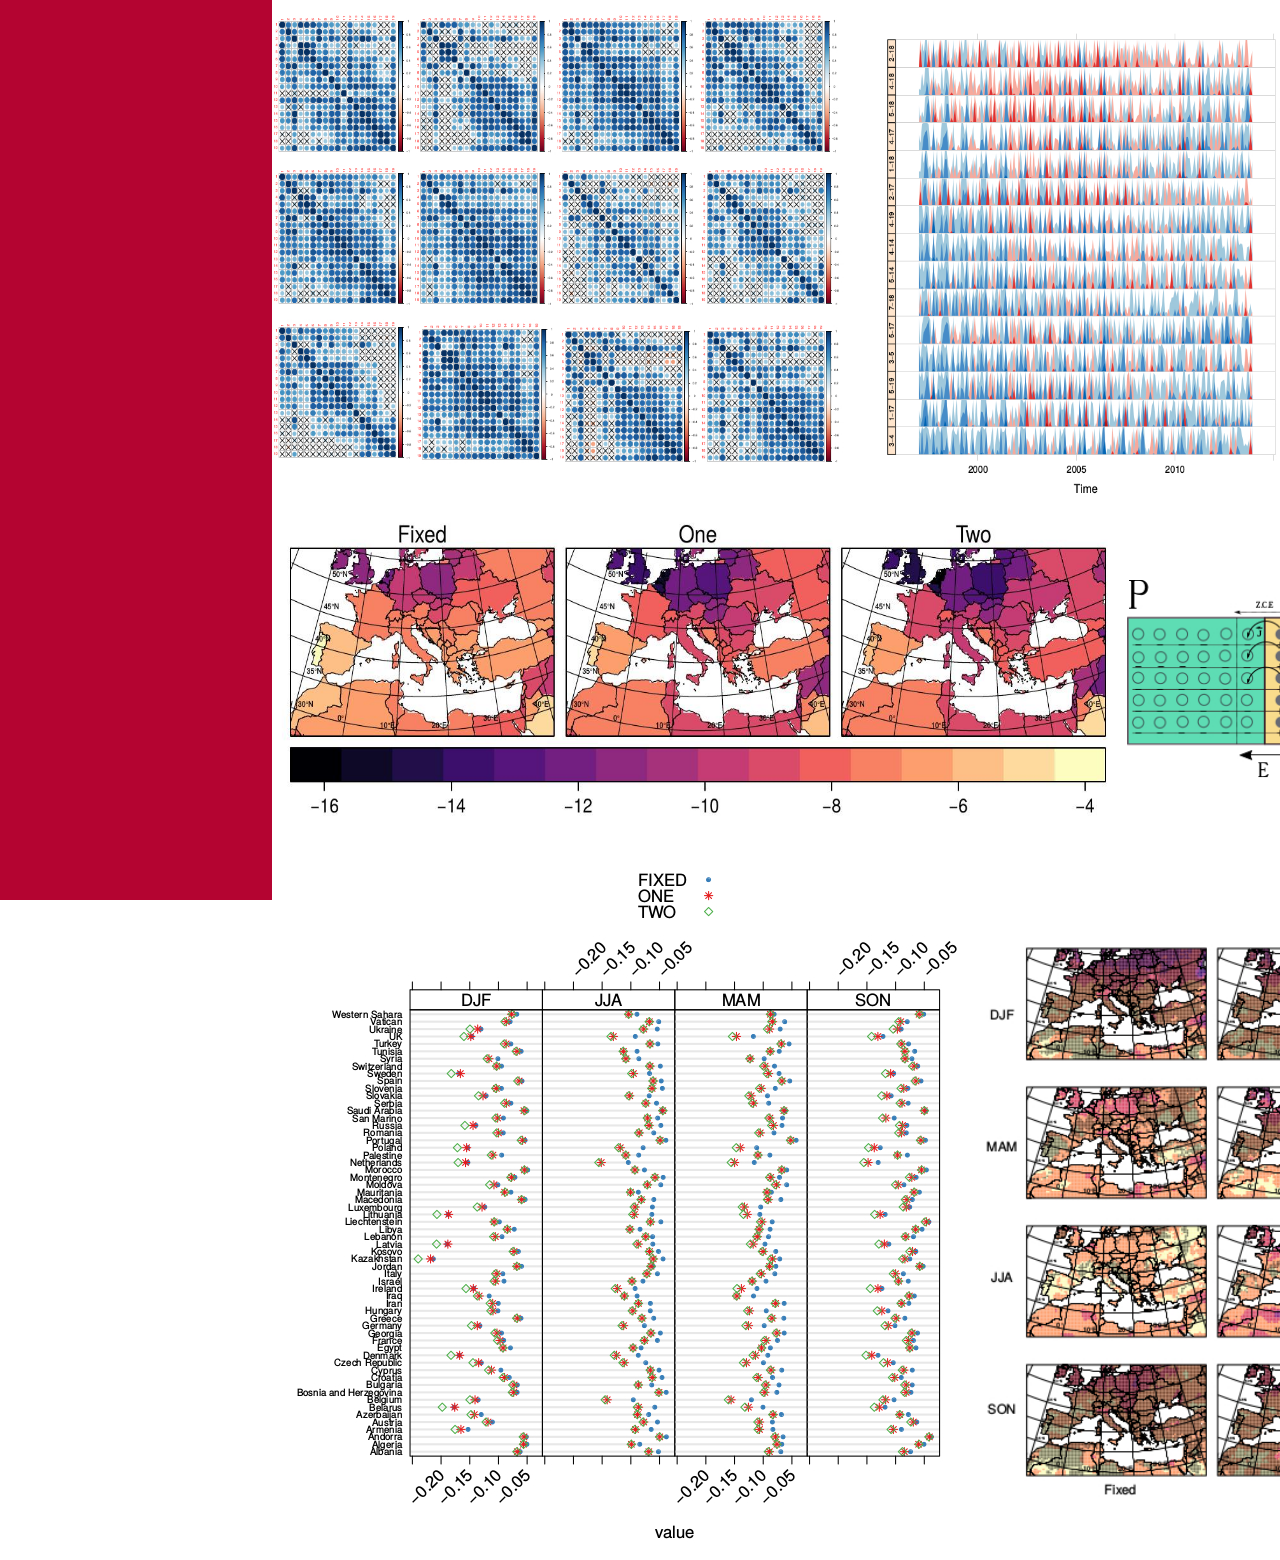
==== vizualization.html @ a15a4975 "actualiza" ====
<!DOCTYPE html>
<html lang="en">

  <head>

    <meta charset="utf-8">
    <meta name="viewport" content="width=device-width, initial-scale=1, shrink-to-fit=no">
    <meta name="description" content="">
    <meta name="author" content="">

    <title>Vizualization - Claudia Gutiérrez</title>

    <!-- Bootstrap core CSS -->
    <link href="vendor/bootstrap/css/bootstrap.min.css" rel="stylesheet">

    <!-- Custom fonts for this template -->
    <link href="https://fonts.googleapis.com/css?family=Saira+Extra+Condensed:100,200,300,400,500,600,700,800,900" rel="stylesheet">
    <link href="https://fonts.googleapis.com/css?family=Open+Sans:300,300i,400,400i,600,600i,700,700i,800,800i" rel="stylesheet">
    <link href="vendor/font-awesome/css/font-awesome.min.css" rel="stylesheet">
    <link href="vendor/devicons/css/devicons.min.css" rel="stylesheet">
    <link href="vendor/simple-line-icons/css/simple-line-icons.css" rel="stylesheet">
    <!-- <link href="vendor/academicons-1.8.6/css/academicons.min.css" rel="stylesheet"> -->

    <!-- Custom styles for this template -->
    <link href="css/resume.min.css" rel="stylesheet">

  </head>

  <body id="page-top">

    <nav class="navbar navbar-expand-lg navbar-dark bg-primary fixed-top" id="sideNav">
      <a class="navbar-brand js-scroll-trigger" href="#page-top">
        <span class="d-block d-lg-none">Start Bootstrap</span>
        <span class="d-none d-lg-block">
      <!--     <img class="img-fluid img-profile rounded-circle mx-auto mb-2" src="img/profile.jpg" alt=""> -->
      <!--   </span> -->
      <!-- </a> -->
      <!-- <button class="navbar-toggler" type="button" data-toggle="collapse" data-target="#navbarSupportedContent" aria-controls="navbarSupportedContent" aria-expanded="false" aria-label="Toggle navigation"> -->
      <!--   <span class="navbar-toggler-icon"></span> -->
      <!-- </button> -->
      <!-- <div class="collapse navbar-collapse" id="navbarSupportedContent"> -->
      <!--   <ul class="navbar-nav"> -->
      <!--     <\!-- <li class="nav-item"> -\-> -->
      <!--     <\!--   <a class="nav-link js-scroll-trigger" href="#about">About</a> -\-> -->
      <!--     <\!-- </li> -\-> -->
      <!--     <\!-- <li class="nav-item"> -\-> -->
      <!--     <\!--   <a class="nav-link js-scroll-trigger" href="#research">Research</a> -\-> -->
      <!--     <\!-- </li> -\-> -->
      <!--     <\!-- <li class="nav-item"> -\-> -->
      <!--     <\!--   <a class="nav-link js-scroll-trigger" href="#education">Education</a> -\-> -->
      <!--     <\!-- </li> -\-> -->
      <!--     <\!-- <li class="nav-item"> -\-> -->
      <!--     <\!--   <a class="nav-link js-scroll-trigger" href="#skills">Skills</a> -\-> -->
      <!--     <\!-- </li> -\-> -->
      <!--     <\!-- <li class="nav-item"> -\-> -->
      <!--     <\!--   <a class="nav-link js-scroll-trigger" href="#interests">Interests</a> -\-> -->
      <!--     <\!-- </li> -\-> -->
      <!--     <\!-- <li class="nav-item"> -\-> -->
      <!--     <\!--   <a class="nav-link js-scroll-trigger" href="#awards">Awards</a> -\-> -->
      <!--     <\!-- </li> -\-> -->
      <!--     <\!-- <li class="nav-item"> -\-> -->
      <!--     <\!--   <a class="nav-link js-scroll-trigger" href="vizualization.html">Vizualization</a> -\-> -->
      <!--     <\!-- </li> -\-> -->
      <!--   </ul> -->
      <!-- </div> -->
    </nav>

          <img src="img/correlaciones_30.jpg" alt="matrices de correlación" width="600" height="500">
          <img src="img/horizonplot_series.jpg" alt="matrices de correlación" width="450" height="500">
          <img src="img/xyplot_nubes.png" alt="matrices de correlación" width="450" height="500"><br/>
          <img src="img/byCountry.jpeg" alt="matrices de correlación" width="850" height="350"> 
          <img src="img/unionpn.jpg" alt="matrices de correlación" width="700" height="200"><br/>
            <img src="img/dotplot.jpg" alt="matrices de correlación" width="700" height="700"> 
         <img src="img/mapa.jpg" alt="matrices de correlación" width="700" height="700"> 

<!--     <div class="container-fluid p-0"> -->

<!--       <section class="resume-section p-3 p-lg-5 d-flex d-column" id="about"> -->
<!--         <div class="my-auto"> -->
<!--           <h1 class="mb-0">Claudia -->
<!--             <span class="text-primary">Gutiérrez</span> -->
<!--           </h1> -->
<!--           <div class="subheading mb-5">  -->
<!--             <a href="mailto:claudia.gutierrez@uclm.es">claudia.gutierrez@uclm.es</a> -->
<!--           </div> -->
<!-- 	  <p class="mb-5"> PostDoctoral researcher at UCLM. Physicist working on the links between climate and renewable energies. Most of the time I work in photovoltaic energy and its variability.</p> -->
<!-- 	        	  <div itemscope itemtype="https://schema.org/Person" class="mb-5"> <a itemprop="sameAs" content="https://orcid.org/0000-0002-6747-6850" href="https://orcid.org/0000-0002-6747-6850" target="orcid.widget" rel="noopener noreferrer" style="vertical-align:top;"><img src="https://orcid.org/sites/default/files/images/orcid_16x16.png" style="width:1em;margin-right:.5em;" alt="ORCID iD icon">orcid.org/0000-0002-6747-6850 </a> -->
<!-- 	  </div> -->
<!-- 	    <\!--I am experienced in leveraging agile frameworks to provide a robust synopsis for high level overviews. Iterative approaches to corporate strategy foster collaborative thinking to further the overall value proposition.-\->  -->
<!--           <ul class="list-inline list-social-icons mb-0"> -->
<!--             <\!-- <li class="list-inline-item"> -\-> -->
<!--             <\!--   <a href="https://orcid.org/0000-0002-6747-6850"> -\-> -->
<!--             <\!--     <span class="fa-stack fa-lg"> -\-> -->
<!--             <\!--       <i class="fa fa-circle fa-stack-2x"></i> -\-> -->
<!--             <\!--       <i class="fa fa-orcid fa-stack-1x fa-inverse"></i> -\-> -->
<!--             <\!--     </span> -\-> -->
<!--             <\!--   </a> -\-> -->
<!--             <\!-- </li> -\-> -->
<!--             <li class="list-inline-item"> -->
<!--               <a href="https://twitter.com/ClaudiaGuEs"> -->
<!--                 <span class="fa-stack fa-lg"> -->
<!--                   <i class="fa fa-circle fa-stack-2x"></i> -->
<!--                   <i class="fa fa-twitter fa-stack-1x fa-inverse"></i> -->
<!--                 </span> -->
<!--               </a> -->
<!--             </li> -->
<!--             <li class="list-inline-item"> -->
<!--               <a href="https://www.linkedin.com/in/claudiagutierrezescribano/"> -->
<!--                 <span class="fa-stack fa-lg"> -->
<!--                   <i class="fa fa-circle fa-stack-2x"></i> -->
<!--                   <i class="fa fa-linkedin fa-stack-1x fa-inverse"></i> -->
<!--                 </span> -->
<!--               </a> -->
<!--             </li> -->
<!--             <li class="list-inline-item"> -->
<!--               <a href="#"> -->
<!--                 <span class="fa-stack fa-lg"> -->
<!--                   <i class="fa fa-circle fa-stack-2x"></i> -->
<!--                   <i class="fa fa-github fa-stack-1x fa-inverse"></i> -->
<!--                 </span> -->
<!--               </a> -->
<!--             </li> -->
<!--             <\!-- <li class="list-inline-item"> -\-> -->
<!--             <\!--   <a href="#"> -\-> -->
<!--             <\!--     <span class="ai-stack ai-lg"> -\-> -->
<!--             <\!--       <i class="ai ai-square ai-stack-2x"></i> -\-> -->
<!-- 	    <\!-- 	  <i class="ai ai-google-scholar-square ai-3x"></i> -\-> -->
<!--             <\!--     </span> -\-> -->
<!--             <\!--   </a> -\-> -->
<!--             <\!-- </li> -\-> -->
<!--           </ul> -->
<!--         </div> -->
<!--       </section> -->
<!--       <\!-- <section class="resume-section p-3 p-lg-5 d-flex flex-column" id="experience"> -\-> -->
<!--       <\!--   <div class="my-auto"> -\-> -->
<!--       <\!--     <h2 class="mb-5">Experience</h2> -\-> -->
<!--       <\!--     <div> -\-> -->
	    
<!--     <section class="resume-section p-3 p-lg-5 d-flex flex-column" id="research"> -->
<!--         <div class="my-auto"> -->
<!--           <h2 class="mb-5">Publications</h2> -->
<!--    	  <ul><\!-- style="list-style-type:circle">-\-> -->
<!--  	  <li><p>Victoria Gil, Miguel Ángel Gaertner, <strong>Claudia Gutiérrez</strong>, Teresa Losada: -->
<!-- 	      Impact of climate change on solar irradiation and variability over the Iberian Peninsula using regional climate models. <i>International Journal of Climatology</i>. -->
<!-- 	 <a href="https://doi.org/10.1002/joc.5916" target="_blank">doi: 10.1002/joc.5916 </a></p></li> -->
<!-- 	  <li><p><strong>Claudia Gutiérrez</strong>, Samuel Somot, Pierre Nabat, Marc Mallet, Miguel Ángel Gaertner, Oscar Perpiñán: -->
<!-- 	Impact of aerosols on the spatiotemporal variability of photovoltaic energy production in the Euro-Mediterranean area. <i>Solar Energy</i>, 174,1142-1152. -->
<!-- 	 <a href="https://doi.org/10.1016/j.solener.2018.09.085" target="_blank">doi: 10.1016/j.solener.2018.09.085</a></p></li> -->
<!-- 	 <li><p><strong>Claudia Gutiérrez</strong>, Miguel Ángel Gaertner, Oscar Perpiñán, Clemente Gallardo, Enrique Sánchez: -->
<!-- 	A multi-step scheme for spatial analysis of solar and photovoltaic production variability and complementarity. <i>Solar Energy</i>, 158,100-116. -->
<!-- 	<a href="https://doi.org/10.1016/j.solener.2017.09.037" target="_blank">doi: 10.1016/j.solener.2017.09.037</a></p></li> -->
<!--         <li><p>Tejeda C., Gallardo C., Domínguez M., Gaertner M.A., <strong>Gutiérrez C.</strong>, Castro M.: -->
<!-- 	Using wind velocity estimated from a reanalysis to minimize the variability of aggregated wind farm production over Europe. <i>Wind Energy</i>. -->
<!-- 	    <a href="https://doi.org/10.1002/we.2153" target="_blank">doi: 10.1002/we.2153</a></p></li> -->
<!-- 	</ul> -->
<!-- 	</div> -->
 
<!--           <div class="resume-item p-3 p-lg-5 d-flex flex-column">  -->
<!--             <div class="resume-content mr-auto"> -->
<!--               <h3 class="mb-5">Conferences</h3> -->
<!--       	      <p>Impact of aerosols on PV power projections over Europe -->
<!-- 			    <strong>C. Gutiérrez</strong>, S. Somot, P. Nabat, M. Mallet, M.A. Gaertner, O. Perpiñán. -->
<!-- 			    <span class="text-primary">2019 EGU General Assembly. Vienna, Austria</p> -->
<!-- 	      <p>Impacts of aerosols on photovoltaic energy production in the Mediterranean area for climate time scales. -->
<!-- 			    <strong>C. Gutiérrez</strong>, S. Somot, P. Nabat, M. Mallet, M.A. Gaertner, O. Perpiñán. -->
<!-- 			    <span class="text-primary">2018 EGU General Assembly. Vienna, Austria</p> -->
<!--  	      <p>Impacts of aerosols on photovoltaic energy production in the Mediterranean area for climate time scales. -->
<!-- 			    <strong>C. Gutiérrez</strong>, S. Somot, P. Nabat, M. Mallet, M.O. Molina, M.A. Gaertner, O. Perpiñán. -->
<!-- 			    <span class="text-primary">2017 Mistrals Science conference. Montpellier, France</p> -->
<!-- 	      <p>Solar variability and complementarity over the Iberian Peninsula: climatological perspective for electricity generation. -->
<!-- 			<strong>C. Gutiérrez</strong>, M.A. Gaertner, C. Gallardo, O. Perpiñán -->
<!-- 			<span class="text-primary">4th International conference Energy and Meteorology. Bari, Italy</p> -->
<!-- 	      <p>Solar radiation variability and implications in electricity generation: satellite data analysis for the Iberian Peninsula. -->
<!-- 		    <strong>C. Gutiérrez</strong>, M.Á. Gaertner, C. Gallardo, O. Perpiñán Lamigueiro, V. Gil. -->
<!-- 		    <span class="text-primary">Congress Energy and Environmental Knowledge Week.Paris, France</p> -->
<!-- 	      <p>Solar irradiation variability over Iberian Peninsula for electricity generation: RCM analysis regarding aerosols implications. -->
<!-- 		<strong>C. Gutiérrez</strong>, M.Á. Gaertner, C. Gallardo, V. Gil -->
<!-- 		<span class="text-primary">European Meteorological Society Annual Meeting. Trieste, Italy</p> -->
<!--               <p> Multimodel analysis of solar radiation over Iberian Peninsula for renewable energy purposes. -->
<!--    		<strong> C. Gutiérrez </strong>, M.A. Gaertner, C. Gallardo, V. Gil. -->
<!-- 		<span class="text-primary">International Conf. on Regional Climate (ICRC)-CORDEX 2016,Stockholm, Sweden</span> </p> -->
<!--               <p>Análisis de variabilidad de la radiación solar mediante técnicas de clustering con modelos climáticos regionales sobre la Península Ibérica.<strong>C. Gutiérrez </strong>, M.A. Gaertner, C. Gallardo, V. Gil. -->
<!--               <span class="text-primary">Jornadas Científicas de la AME Teruel 2016</span> </p> -->
<!-- 	      <p>Solar and wind variability and complementarity in theIberian Peninsula using clustering techniques. -->
<!--             <strong> C.Gutiérrez</strong>, M.Á. Gaertner, C. Gallardo, V.Gil. -->
<!--             <span class="text-primary">EMS annual meeting september 2015, Sofia, Bulgaria</span> </p> -->

<!-- 	    </div>  -->
<!--           </div> -->

 
<!--           <div class="resume-item d-flex flex-column flex-md-row mb-5"> -->
<!--             <div class="resume-content mr-auto"> -->
<!--               <h2 class="mb-3">Research stay</h2> -->
<!--                <div class="resume-item d-flex flex-column flex-md-row mb-5"> -->
<!-- 		 <div class="resume-content mr-auto"> -->
<!-- 		   <h3 class="mb-3">METEO-FRANCE/CNRM, 19 March 2017-26 June 2017.</h3> -->
<!-- 		   Analysis of the role of aerosols in the photovoltaic energy variability over the Mediterranean area: climate impacts, climate change impacts in photovoltaic energy production and the role of aerosols, long-term trends and daily variability of photovoltaic energy production. -->
<!-- 		 </div> -->
<!-- 		 </div> -->
<!-- 		 <h3 class="mb-3">METEO-FRANCE/CNRM, 22 March 2018-29 April 2018.</h3> -->
<!-- 		 Furture projections of shortwave solar radiation and temperature and its impact in photovoltaic technology. -->
<!-- 	    </div> -->
<!--           <\!-- <div class="resume-item d-flex flex-column flex-md-row mb-5"> -->
<!--             <div class="resume-content mr-auto"> -->
<!--               <h3 class="mb-0">Web Developer</h3> -->
<!--               <div class="subheading mb-3">Intelitec Solutions</div> -->
<!--               <p>Capitalize on low hanging fruit to identify a ballpark value added activity to beta test. Override the digital divide with additional clickthroughs from DevOps. Nanotechnology immersion along the information highway will close the loop on focusing solely on the bottom line.</p> -->
<!--             </div> -->
<!--             <div class="resume-date text-md-right"> -->
<!--               <span class="text-primary">December 2011 - March 2013</span> -->
<!--             </div> -->
<!--           </div> -->

<!--           <div class="resume-item d-flex flex-column flex-md-row mb-5"> -->
<!--             <div class="resume-content mr-auto"> -->
<!--               <h3 class="mb-0">Junior Web Designer</h3> -->
<!--               <div class="subheading mb-3">Shout! Media Productions</div> -->
<!--               <p>Podcasting operational change management inside of workflows to establish a framework. Taking seamless key performance indicators offline to maximise the long tail. Keeping your eye on the ball while performing a deep dive on the start-up mentality to derive convergence on cross-platform integration.</p> -->
<!--             </div> -->
<!--             <div class="resume-date text-md-right"> -->
<!--               <span class="text-primary">July 2010 - December 2011</span> -->
<!--             </div> -->
<!--           </div> -->

<!--           <div class="resume-item d-flex flex-column flex-md-row"> -->
<!--             <div class="resume-content mr-auto"> -->
<!--               <h3 class="mb-0">Web Design Intern</h3> -->
<!--               <div class="subheading mb-3">Shout! Media Productions</div> -->
<!--               <p>Collaboratively administrate empowered markets via plug-and-play networks. Dynamically procrastinate B2C users after installed base benefits. Dramatically visualize customer directed convergence without revolutionary ROI.</p> -->
<!--             </div> -->
<!--             <div class="resume-date text-md-right"> -->
<!--               <span class="text-primary">September 2008 - June 2010</span> -->
<!--             </div> -->
<!--           </div>-\-> -->

<!--           <div class="resume-item d-flex flex-column flex-md-row mb-5"> -->
<!--             <div class="resume-content mr-auto"> -->
<!--               <h2 class="mb-3">Projects</h2> -->
<!--                <div class="resume-item d-flex flex-column flex-md-row mb-5"> -->
<!-- 		 <div class="resume-content mr-auto"> -->
<!-- 		   <h3 class="mb-3">SOCLIMPACT</h3> -->
<!-- 		   H2020 European Commission funded project with the aim of analysing climate change impacts and risks in Mediterranean and West-Atantic Islands  -->
<!-- 		 </div> -->
<!-- 		 </div> -->
<!-- 		 </div> -->
         

<!--       </section> -->

<!--       <section class="resume-section p-3 p-lg-5 d-flex flex-column" id="education"> -->
<!--         <div class="my-auto"> -->
<!--           <h2 class="mb-5">Education</h2> -->

<!--           <div class="resume-item d-flex flex-column flex-md-row mb-5"> -->
<!--             <div class="resume-content mr-auto"> -->
<!--               <h3 class="mb-0">Universidad de Castilla-la Mancha</h3> -->
<!--               <div class="subheading mb-3">PhD Environmental science</div> -->
<!--               <\!--<div>Computer Science - Web Development Track</div> -->
<!--               <p>GPA: 3.23</p>-\-> -->
<!--             <\!-- </div> -\-> -->
<!--             <\!-- <div class="resume-date text-md-right"> -\-> -->
<!--             <\!--   <span class="text-primary">Expected: 2018</span> -\-> -->
<!--             <\!-- </div> -\->  -->
<!-- <\!--          </div>-\-> -->

<!--           <div class="resume-item d-flex flex-column flex-md-row mb-5"> -->
<!--             <div class="resume-content mr-auto"> -->
<!--               <h3 class="mb-0">Escuela de Organización Industrial</h3> -->
<!--               <div class="subheading mb-3">Master in renewable energies and the energy market</div> -->
<!--               <\!--<div>Computer Science - Web Development Track</div> -->
<!--               <p>GPA: 3.23</p>-\-> -->
<!-- <\!--            </div>-\-> -->
<!--             <\!-- <div class="resume-date text-md-right"> -\-> -->
<!--             <\!--   <span class="text-primary">2014</span> -\-> -->
<!--             <\!-- </div> -\-> -->
<!-- <\!--          </div>-\-> -->

<!--           <div class="resume-item d-flex flex-column flex-md-row"> -->
<!--             <div class="resume-content mr-auto"> -->
<!--               <h3 class="mb-0">Universidad Complutense de Madrid</h3> -->
<!--               <div class="subheading mb-3"> Bachelor in Physics</div> -->
<!--               <p>Meteorology and Geophysics</p> -->
<!-- <\!--             </div>-\-> -->
<!--             <\!-- <div class="resume-date text-md-right"> -\-> -->
<!--             <\!--   <span class="text-primary">2013</span> -\-> -->
<!--             <\!-- </div> -\-> -->
<!-- <\!--          </div>-\-> -->

<!-- <\!--        </div>-\-> -->
<!--       </section> -->

<!--       <section class="resume-section p-3 p-lg-5 d-flex flex-column" id="skills"> -->
<!--         <div class="my-auto"> -->
<!--           <h2 class="mb-5">Skills</h2> -->

<!--           <div class="subheading mb-3">Programming Languages and software</div> -->
<!--           <ul class="fa-ul mb-0"> -->
<!--             <li> -->
<!--               <i class="fa-li fa fa-check"></i> -->
<!--               R statistical computing language -->
<!-- 	    <i style="font-size:24px" class="fa">&#xf240;</i></li> -->
<!--             <li> -->
<!--               <i class="fa-li fa fa-check"></i> -->
<!--               ncdf4 files -->
<!-- 	    <i style="font-size:24px" class="fa">&#xf240;</i></li> -->
<!--             <li> -->
<!--               <i class="fa-li fa fa-check"></i> -->
<!--               Climate Data Operators, CDO -->
<!-- 	    <i style="font-size:24px" class="fa">&#xf240;</i></li> -->
<!-- 	    <li> -->
<!--               <i class="fa-li fa fa-check"></i> -->
<!--               Bash -->
<!-- 	    <i style="font-size:24px" class="fa">&#xf241;</i></li>       -->
<!-- 	    <li> -->
<!--               <i class="fa-li fa fa-check"></i> -->
<!--               Python -->
<!-- 	    <i style="font-size:24px" class="fa">&#xf242;</i></li> -->
<!--           </ul> -->
	  
 
<!--           <div class="subheading mb-2">Tools</div> -->
<!--           <ul class="list-inline list-icons"> -->
<!-- 	    <li class="list-inline-item"> -->
<!--               <i class="devicons devicons-linux"></i> -->
<!--             </li> -->
<!-- 	    <li class="list-inline-item"> -->
<!--               <i class="devicons devicons-git"></i> -->
<!--             </li> -->
<!-- 	    <li class="list-inline-item"> -->
<!--               <i class="devicons devicons-github"></i> -->
<!--             </li> -->
<!--             <\!-- <li class="list-inline-item"> -\-> -->
<!--             <\!--   <i class="devicons devicons-html5"></i> -\-> -->
<!--             <\!-- </li> -\-> -->
<!--             <\!-- <li class="list-inline-item"> -\-> -->
<!--             <\!--   <i class="devicons devicons-css3"></i> -\-> -->
<!--             <\!-- </li> -\-> -->
<!--             <\!-- <li class="list-inline-item"> -\-> -->
<!--             <\!--   <i class="devicons devicons-javascript"></i> -\-> -->
<!--             <\!-- </li> -\-> -->
<!--             <\!-- <li class="list-inline-item"> -\-> -->
<!--             <\!--   <i class="devicons devicons-jquery"></i> -\-> -->
<!--             <\!-- </li> -\-> -->
<!--             <\!-- <li class="list-inline-item"> -\-> -->
<!--             <\!--   <i class="devicons devicons-sass"></i> -\-> -->
<!--             <\!-- </li> -\-> -->
<!--             <\!-- <li class="list-inline-item"> -\-> -->
<!--             <\!--   <i class="devicons devicons-less"></i> -\-> -->
<!--             <\!-- </li> -\-> -->
<!--             <\!-- <li class="list-inline-item"> -\-> -->
<!--             <\!--   <i class="devicons devicons-bootstrap"></i> -\-> -->
<!--             <\!-- </li> -\-> -->
<!--             <\!-- <li class="list-inline-item"> -\-> -->
<!--             <\!--   <i class="devicons devicons-wordpress"></i> -\-> -->
<!--             <\!-- </li> -\-> -->
<!--             <\!-- <li class="list-inline-item"> -\-> -->
<!--             <\!--   <i class="devicons devicons-grunt"></i> -\-> -->
<!--             <\!-- </li> -\-> -->
<!--             <\!-- <li class="list-inline-item"> -\-> -->
<!--             <\!--   <i class="devicons devicons-gulp"></i> -\-> -->
<!--             <\!-- </li> -\-> -->
<!--             <\!-- <li class="list-inline-item"> -\-> -->
<!--             <\!--   <i class="devicons devicons-npm"></i> -\-> -->
<!--             <\!-- </li> -\-> -->
<!--           </ul> -->

<!--           <div class="subheading mb-3">Languages</div> -->
<!--           <ul class="fa-ul mb-0"> -->
<!--             <li> -->
<!--               <i class="fa-li fa fa-check"></i> -->
<!--               Spanish (mother tongue)</li> -->
<!--             <li> -->
<!--               <i class="fa-li fa fa-check"></i> -->
<!--               English </li> -->
<!--             </ul> -->
<!-- 	  <div> -->
	  
<!--       </section> -->

<!--       <\!-- <section class="resume-section p-3 p-lg-5 d-flex flex-column" id="interests"> -\-> -->
<!--       <\!--   <div class="my-auto"> -\-> -->
<!--       <\!--     <h2 class="mb-5">Interests</h2> -\-> -->
<!--       <\!--     <p>Apart from being a web developer, I enjoy most of my time being outdoors. In the winter, I am an avid skiier and novice ice climber. During the warmer months here in Colorado, I enjoy mountain biking, free climbing, and kayaking.</p> -\-> -->
<!--       <\!--     <p class="mb-0">When forced indoors, I follow a number of sci-fi and fantasy genre movies and television shows, I am an aspiring chef, and I spend a large amount of my free time exploring the latest technolgy advancements in the front-end web development world.</p> -\-> -->
<!--       <\!--   </div> -\-> -->
<!--       <\!-- </section> -\-> -->

<!--       <section class="resume-section p-3 p-lg-5 d-flex flex-column" id="awards"> -->
<!--         <div class="my-auto"> -->
<!--           <h2 class="mb-5">Awards</h2> -->
<!--           <ul class="fa-ul mb-0"> -->
<!--             <li> -->
<!--               <i class="fa-li fa fa-trophy text-warning"></i> -->
<!--               Support grant from MISTRALS project for predoctoral research stay in Météo-France/CNRM, 2018</li> -->
<!--             <li> -->

<!--             <li> -->
<!--               <i class="fa-li fa fa-trophy text-warning"></i> -->
<!--               ECTS support grant for the European Geoscience Asembly, EGU 2018.</li> -->
<!--             <li> -->
<!--               <i class="fa-li fa fa-trophy text-warning"></i> -->
<!--               Support grant for the Scientific conference of spanish meteorological asociation, 2016.</li> -->
<!--             <li> -->
<!--               <i class="fa-li fa fa-trophy text-warning"></i> -->
<!--               Predoctoral research grant from Castilla-la Mancha government, JCCM. 2014-2018</li> -->
<!--             <li> -->
<!--           </ul> -->
<!--         </div> -->
<!--       </section> -->

<!--       <section class="resume-section p-3 p-lg-5 d-flex flex-column" id="vizualization/figures"> -->
<!--         <div class="my-auto"> -->
<!--           <h2 class="mb-5">Vizualization & figures</h2> -->
<!--           <ul class="fa-ul mb-0"> -->
<!--             <li> -->
<!--               <i class="fa-li fa fa-trophy text-warning"></i> -->
<!--               Support grant from MISTRALS project for predoctoral research stay in Météo-France/CNRM, 2018</li> -->
<!--             <li> -->

<!--             <li> -->
<!--               <i class="fa-li fa fa-trophy text-warning"></i> -->
<!--               ECTS support grant for the European Geoscience Asembly, EGU 2018.</li> -->
<!--             <li> -->
<!--               <i class="fa-li fa fa-trophy text-warning"></i> -->
<!--               Support grant for the Scientific conference of spanish meteorological asociation, 2016.</li> -->
<!--             <li> -->
<!--               <i class="fa-li fa fa-trophy text-warning"></i> -->
<!--               Predoctoral research grant from Castilla-la Mancha government, JCCM. 2014-2018</li> -->
<!--             <li> -->
<!--           </ul> -->
<!--         </div> -->
<!--       </section> -->

<!--     </div> -->

    <!-- Bootstrap core JavaScript -->
    <script src="vendor/jquery/jquery.min.js"></script>
    <script src="vendor/bootstrap/js/bootstrap.bundle.min.js"></script>

    <!-- Plugin JavaScript -->
    <script src="vendor/jquery-easing/jquery.easing.min.js"></script>

    <!-- Custom scripts for this template -->
    <script src="js/resume.min.js"></script>

  </body>

</html>
---- vendor/devicons/css/devicons.min.css ----
/*!
 *  Devicons 1.8.0 made by Theodore Vorillas / http://vorillaz.com 
 */
@font-face{font-family:devicons;src:url(../fonts/devicons.eot?xqxft6);src:url(../fonts/devicons.eot?#iefixxqxft6) format("embedded-opentype"),url(../fonts/devicons.woff?xqxft6) format("woff"),url(../fonts/devicons.ttf?xqxft6) format("truetype"),url(../fonts/devicons.svg?xqxft6#devicons) format("svg");font-weight:400;font-style:normal}.devicons{font-family:devicons;speak:none;font-style:normal;font-weight:400;font-variant:normal;text-transform:none;line-height:1;-webkit-font-smoothing:antialiased;-moz-osx-font-smoothing:grayscale}.devicons-git:before{content:"\e602"}.devicons-git_compare:before{content:"\e628"}.devicons-git_branch:before{content:"\e625"}.devicons-git_commit:before{content:"\e629"}.devicons-git_pull_request:before{content:"\e626"}.devicons-git_merge:before{content:"\e627"}.devicons-bitbucket:before{content:"\e603"}.devicons-github_alt:before{content:"\e608"}.devicons-github_badge:before{content:"\e609"}.devicons-github:before{content:"\e60a"}.devicons-github_full:before{content:"\e617"}.devicons-java:before{content:"\e638"}.devicons-ruby:before{content:"\e639"}.devicons-scala:before{content:"\e637"}.devicons-python:before{content:"\e63c"}.devicons-go:before{content:"\e624"}.devicons-ruby_on_rails:before{content:"\e63b"}.devicons-django:before{content:"\e61d"}.devicons-markdown:before{content:"\e63e"}.devicons-php:before{content:"\e63d"}.devicons-mysql:before{content:"\e604"}.devicons-streamline:before{content:"\e605"}.devicons-database:before{content:"\e606"}.devicons-laravel:before{content:"\e63f"}.devicons-javascript:before{content:"\e64e"}.devicons-angular:before{content:"\e653"}.devicons-backbone:before{content:"\e652"}.devicons-coffeescript:before{content:"\e651"}.devicons-jquery:before{content:"\e650"}.devicons-modernizr:before{content:"\e620"}.devicons-jquery_ui:before{content:"\e654"}.devicons-ember:before{content:"\e61b"}.devicons-dojo:before{content:"\e61c"}.devicons-nodejs:before{content:"\e619"}.devicons-nodejs_small:before{content:"\e618"}.devicons-javascript_shield:before{content:"\e64f"}.devicons-bootstrap:before{content:"\e647"}.devicons-sass:before{content:"\e64b"}.devicons-css3_full:before{content:"\e64a"}.devicons-css3:before{content:"\e649"}.devicons-html5:before{content:"\e636"}.devicons-html5_multimedia:before{content:"\e632"}.devicons-html5_device_access:before{content:"\e633"}.devicons-html5_3d_effects:before{content:"\e635"}.devicons-html5_connectivity:before{content:"\e634"}.devicons-ghost_small:before{content:"\e614"}.devicons-ghost:before{content:"\e61f"}.devicons-magento:before{content:"\e640"}.devicons-joomla:before{content:"\e641"}.devicons-jekyll_small:before{content:"\e60d"}.devicons-drupal:before{content:"\e642"}.devicons-wordpress:before{content:"\e60b"}.devicons-grunt:before{content:"\e64c"}.devicons-bower:before{content:"\e64d"}.devicons-npm:before{content:"\e61e"}.devicons-yahoo_small:before{content:"\e62b"}.devicons-yahoo:before{content:"\e615"}.devicons-bing_small:before{content:"\e600"}.devicons-windows:before{content:"\e60f"}.devicons-linux:before{content:"\e612"}.devicons-ubuntu:before{content:"\e63a"}.devicons-android:before{content:"\e60e"}.devicons-apple:before{content:"\e611"}.devicons-appstore:before{content:"\e613"}.devicons-phonegap:before{content:"\e630"}.devicons-blackberry:before{content:"\e623"}.devicons-stackoverflow:before{content:"\e610"}.devicons-techcrunch:before{content:"\e62c"}.devicons-codrops:before{content:"\e62f"}.devicons-css_tricks:before{content:"\e601"}.devicons-smashing_magazine:before{content:"\e62d"}.devicons-netmagazine:before{content:"\e62e"}.devicons-codepen:before{content:"\e616"}.devicons-cssdeck:before{content:"\e62a"}.devicons-hackernews:before{content:"\e61a"}.devicons-dropbox:before{content:"\e607"}.devicons-google_drive:before{content:"\e631"}.devicons-visualstudio:before{content:"\e60c"}.devicons-unity_small:before{content:"\e621"}.devicons-raspberry_pi:before{content:"\e622"}.devicons-chrome:before{content:"\e643"}.devicons-ie:before{content:"\e644"}.devicons-firefox:before{content:"\e645"}.devicons-opera:before{content:"\e646"}.devicons-safari:before{content:"\e648"}.devicons-swift:before{content:"\e655"}.devicons-symfony:before{content:"\e656"}.devicons-symfony_badge:before{content:"\e657"}.devicons-less:before{content:"\e658"}.devicons-stylus:before{content:"\e659"}.devicons-trello:before{content:"\e65a"}.devicons-atlassian:before{content:"\e65b"}.devicons-jira:before{content:"\e65c"}.devicons-envato:before{content:"\e65d"}.devicons-snap_svg:before{content:"\e65e"}.devicons-raphael:before{content:"\e65f"}.devicons-google_analytics:before{content:"\e660"}.devicons-compass:before{content:"\e661"}.devicons-onedrive:before{content:"\e662"}.devicons-gulp:before{content:"\e663"}.devicons-atom:before{content:"\e664"}.devicons-cisco:before{content:"\e665"}.devicons-nancy:before{content:"\e666"}.devicons-clojure:before{content:"\e668"}.devicons-clojure_alt:before{content:"\e66a"}.devicons-perl:before{content:"\e669"}.devicons-celluloid:before{content:"\e66b"}.devicons-w3c:before{content:"\e66c"}.devicons-redis:before{content:"\e66d"}.devicons-postgresql:before{content:"\e66e"}.devicons-webplatform:before{content:"\e66f"}.devicons-jenkins:before{content:"\e667"}.devicons-requirejs:before{content:"\e670"}.devicons-opensource:before{content:"\e671"}.devicons-typo3:before{content:"\e672"}.devicons-uikit:before{content:"\e673"}.devicons-doctrine:before{content:"\e674"}.devicons-groovy:before{content:"\e675"}.devicons-nginx:before{content:"\e676"}.devicons-haskell:before{content:"\e677"}.devicons-zend:before{content:"\e678"}.devicons-gnu:before{content:"\e679"}.devicons-yeoman:before{content:"\e67a"}.devicons-heroku:before{content:"\e67b"}.devicons-debian:before{content:"\e67d"}.devicons-travis:before{content:"\e67e"}.devicons-dotnet:before{content:"\e67f"}.devicons-codeigniter:before{content:"\e680"}.devicons-javascript_badge:before{content:"\e681"}.devicons-yii:before{content:"\e682"}.devicons-msql_server:before{content:"\e67c"}.devicons-composer:before{content:"\e683"}.devicons-krakenjs_badge:before{content:"\e684"}.devicons-krakenjs:before{content:"\e685"}.devicons-mozilla:before{content:"\e686"}.devicons-firebase:before{content:"\e687"}.devicons-sizzlejs:before{content:"\e688"}.devicons-creativecommons:before{content:"\e689"}.devicons-creativecommons_badge:before{content:"\e68a"}.devicons-mitlicence:before{content:"\e68b"}.devicons-senchatouch:before{content:"\e68c"}.devicons-bugsense:before{content:"\e68d"}.devicons-extjs:before{content:"\e68e"}.devicons-mootools_badge:before{content:"\e68f"}.devicons-mootools:before{content:"\e690"}.devicons-ruby_rough:before{content:"\e691"}.devicons-komodo:before{content:"\e692"}.devicons-coda:before{content:"\e693"}.devicons-bintray:before{content:"\e694"}.devicons-terminal:before{content:"\e695"}.devicons-code:before{content:"\e696"}.devicons-responsive:before{content:"\e697"}.devicons-dart:before{content:"\e698"}.devicons-aptana:before{content:"\e699"}.devicons-mailchimp:before{content:"\e69a"}.devicons-netbeans:before{content:"\e69b"}.devicons-dreamweaver:before{content:"\e69c"}.devicons-brackets:before{content:"\e69d"}.devicons-eclipse:before{content:"\e69e"}.devicons-cloud9:before{content:"\e69f"}.devicons-scrum:before{content:"\e6a0"}.devicons-prolog:before{content:"\e6a1"}.devicons-terminal_badge:before{content:"\e6a2"}.devicons-code_badge:before{content:"\e6a3"}.devicons-mongodb:before{content:"\e6a4"}.devicons-meteor:before{content:"\e6a5"}.devicons-meteorfull:before{content:"\e6a6"}.devicons-fsharp:before{content:"\e6a7"}.devicons-rust:before{content:"\e6a8"}.devicons-ionic:before{content:"\e6a9"}.devicons-sublime:before{content:"\e6aa"}.devicons-appcelerator:before{content:"\e6ab"}.devicons-asterisk:before{content:"\e6ac"}.devicons-aws:before{content:"\e6ad"}.devicons-digital-ocean:before{content:"\e6ae"}.devicons-dlang:before{content:"\e6af"}.devicons-docker:before{content:"\e6b0"}.devicons-erlang:before{content:"\e6b1"}.devicons-google-cloud-platform:before{content:"\e6b2"}.devicons-grails:before{content:"\e6b3"}.devicons-illustrator:before{content:"\e6b4"}.devicons-intellij:before{content:"\e6b5"}.devicons-materializecss:before{content:"\e6b6"}.devicons-openshift:before{content:"\e6b7"}.devicons-photoshop:before{content:"\e6b8"}.devicons-rackspace:before{content:"\e6b9"}.devicons-react:before{content:"\e6ba"}.devicons-redhat:before{content:"\e6bb"}.devicons-scriptcs:before{content:"\e6bc"}.devicons-sqllite:before{content:"\e6c4"}.devicons-vim:before{content:"\e6c5"}
---- vendor/simple-line-icons/css/simple-line-icons.css ----
@font-face {
  font-family: 'simple-line-icons';
  src: url('../fonts/Simple-Line-Icons.eot?v=2.4.0');
  src: url('../fonts/Simple-Line-Icons.eot?v=2.4.0#iefix') format('embedded-opentype'), url('../fonts/Simple-Line-Icons.woff2?v=2.4.0') format('woff2'), url('../fonts/Simple-Line-Icons.ttf?v=2.4.0') format('truetype'), url('../fonts/Simple-Line-Icons.woff?v=2.4.0') format('woff'), url('../fonts/Simple-Line-Icons.svg?v=2.4.0#simple-line-icons') format('svg');
  font-weight: normal;
  font-style: normal;
}
/*
 Use the following CSS code if you want to have a class per icon.
 Instead of a list of all class selectors, you can use the generic [class*="icon-"] selector, but it's slower:
*/
.icon-user,
.icon-people,
.icon-user-female,
.icon-user-follow,
.icon-user-following,
.icon-user-unfollow,
.icon-login,
.icon-logout,
.icon-emotsmile,
.icon-phone,
.icon-call-end,
.icon-call-in,
.icon-call-out,
.icon-map,
.icon-location-pin,
.icon-direction,
.icon-directions,
.icon-compass,
.icon-layers,
.icon-menu,
.icon-list,
.icon-options-vertical,
.icon-options,
.icon-arrow-down,
.icon-arrow-left,
.icon-arrow-right,
.icon-arrow-up,
.icon-arrow-up-circle,
.icon-arrow-left-circle,
.icon-arrow-right-circle,
.icon-arrow-down-circle,
.icon-check,
.icon-clock,
.icon-plus,
.icon-minus,
.icon-close,
.icon-event,
.icon-exclamation,
.icon-organization,
.icon-trophy,
.icon-screen-smartphone,
.icon-screen-desktop,
.icon-plane,
.icon-notebook,
.icon-mustache,
.icon-mouse,
.icon-magnet,
.icon-energy,
.icon-disc,
.icon-cursor,
.icon-cursor-move,
.icon-crop,
.icon-chemistry,
.icon-speedometer,
.icon-shield,
.icon-screen-tablet,
.icon-magic-wand,
.icon-hourglass,
.icon-graduation,
.icon-ghost,
.icon-game-controller,
.icon-fire,
.icon-eyeglass,
.icon-envelope-open,
.icon-envelope-letter,
.icon-bell,
.icon-badge,
.icon-anchor,
.icon-wallet,
.icon-vector,
.icon-speech,
.icon-puzzle,
.icon-printer,
.icon-present,
.icon-playlist,
.icon-pin,
.icon-picture,
.icon-handbag,
.icon-globe-alt,
.icon-globe,
.icon-folder-alt,
.icon-folder,
.icon-film,
.icon-feed,
.icon-drop,
.icon-drawer,
.icon-docs,
.icon-doc,
.icon-diamond,
.icon-cup,
.icon-calculator,
.icon-bubbles,
.icon-briefcase,
.icon-book-open,
.icon-basket-loaded,
.icon-basket,
.icon-bag,
.icon-action-undo,
.icon-action-redo,
.icon-wrench,
.icon-umbrella,
.icon-trash,
.icon-tag,
.icon-support,
.icon-frame,
.icon-size-fullscreen,
.icon-size-actual,
.icon-shuffle,
.icon-share-alt,
.icon-share,
.icon-rocket,
.icon-question,
.icon-pie-chart,
.icon-pencil,
.icon-note,
.icon-loop,
.icon-home,
.icon-grid,
.icon-graph,
.icon-microphone,
.icon-music-tone-alt,
.icon-music-tone,
.icon-earphones-alt,
.icon-earphones,
.icon-equalizer,
.icon-like,
.icon-dislike,
.icon-control-start,
.icon-control-rewind,
.icon-control-play,
.icon-control-pause,
.icon-control-forward,
.icon-control-end,
.icon-volume-1,
.icon-volume-2,
.icon-volume-off,
.icon-calendar,
.icon-bulb,
.icon-chart,
.icon-ban,
.icon-bubble,
.icon-camrecorder,
.icon-camera,
.icon-cloud-download,
.icon-cloud-upload,
.icon-envelope,
.icon-eye,
.icon-flag,
.icon-heart,
.icon-info,
.icon-key,
.icon-link,
.icon-lock,
.icon-lock-open,
.icon-magnifier,
.icon-magnifier-add,
.icon-magnifier-remove,
.icon-paper-clip,
.icon-paper-plane,
.icon-power,
.icon-refresh,
.icon-reload,
.icon-settings,
.icon-star,
.icon-symbol-female,
.icon-symbol-male,
.icon-target,
.icon-credit-card,
.icon-paypal,
.icon-social-tumblr,
.icon-social-twitter,
.icon-social-facebook,
.icon-social-instagram,
.icon-social-linkedin,
.icon-social-pinterest,
.icon-social-github,
.icon-social-google,
.icon-social-reddit,
.icon-social-skype,
.icon-social-dribbble,
.icon-social-behance,
.icon-social-foursqare,
.icon-social-soundcloud,
.icon-social-spotify,
.icon-social-stumbleupon,
.icon-social-youtube,
.icon-social-dropbox,
.icon-social-vkontakte,
.icon-social-steam {
  font-family: 'simple-line-icons';
  speak: none;
  font-style: normal;
  font-weight: normal;
  font-variant: normal;
  text-transform: none;
  line-height: 1;
  /* Better Font Rendering =========== */
  -webkit-font-smoothing: antialiased;
  -moz-osx-font-smoothing: grayscale;
}
.icon-user:before {
  content: "\e005";
}
.icon-people:before {
  content: "\e001";
}
.icon-user-female:before {
  content: "\e000";
}
.icon-user-follow:before {
  content: "\e002";
}
.icon-user-following:before {
  content: "\e003";
}
.icon-user-unfollow:before {
  content: "\e004";
}
.icon-login:before {
  content: "\e066";
}
.icon-logout:before {
  content: "\e065";
}
.icon-emotsmile:before {
  content: "\e021";
}
.icon-phone:before {
  content: "\e600";
}
.icon-call-end:before {
  content: "\e048";
}
.icon-call-in:before {
  content: "\e047";
}
.icon-call-out:before {
  content: "\e046";
}
.icon-map:before {
  content: "\e033";
}
.icon-location-pin:before {
  content: "\e096";
}
.icon-direction:before {
  content: "\e042";
}
.icon-directions:before {
  content: "\e041";
}
.icon-compass:before {
  content: "\e045";
}
.icon-layers:before {
  content: "\e034";
}
.icon-menu:before {
  content: "\e601";
}
.icon-list:before {
  content: "\e067";
}
.icon-options-vertical:before {
  content: "\e602";
}
.icon-options:before {
  content: "\e603";
}
.icon-arrow-down:before {
  content: "\e604";
}
.icon-arrow-left:before {
  content: "\e605";
}
.icon-arrow-right:before {
  content: "\e606";
}
.icon-arrow-up:before {
  content: "\e607";
}
.icon-arrow-up-circle:before {
  content: "\e078";
}
.icon-arrow-left-circle:before {
  content: "\e07a";
}
.icon-arrow-right-circle:before {
  content: "\e079";
}
.icon-arrow-down-circle:before {
  content: "\e07b";
}
.icon-check:before {
  content: "\e080";
}
.icon-clock:before {
  content: "\e081";
}
.icon-plus:before {
  content: "\e095";
}
.icon-minus:before {
  content: "\e615";
}
.icon-close:before {
  content: "\e082";
}
.icon-event:before {
  content: "\e619";
}
.icon-exclamation:before {
  content: "\e617";
}
.icon-organization:before {
  content: "\e616";
}
.icon-trophy:before {
  content: "\e006";
}
.icon-screen-smartphone:before {
  content: "\e010";
}
.icon-screen-desktop:before {
  content: "\e011";
}
.icon-plane:before {
  content: "\e012";
}
.icon-notebook:before {
  content: "\e013";
}
.icon-mustache:before {
  content: "\e014";
}
.icon-mouse:before {
  content: "\e015";
}
.icon-magnet:before {
  content: "\e016";
}
.icon-energy:before {
  content: "\e020";
}
.icon-disc:before {
  content: "\e022";
}
.icon-cursor:before {
  content: "\e06e";
}
.icon-cursor-move:before {
  content: "\e023";
}
.icon-crop:before {
  content: "\e024";
}
.icon-chemistry:before {
  content: "\e026";
}
.icon-speedometer:before {
  content: "\e007";
}
.icon-shield:before {
  content: "\e00e";
}
.icon-screen-tablet:before {
  content: "\e00f";
}
.icon-magic-wand:before {
  content: "\e017";
}
.icon-hourglass:before {
  content: "\e018";
}
.icon-graduation:before {
  content: "\e019";
}
.icon-ghost:before {
  content: "\e01a";
}
.icon-game-controller:before {
  content: "\e01b";
}
.icon-fire:before {
  content: "\e01c";
}
.icon-eyeglass:before {
  content: "\e01d";
}
.icon-envelope-open:before {
  content: "\e01e";
}
.icon-envelope-letter:before {
  content: "\e01f";
}
.icon-bell:before {
  content: "\e027";
}
.icon-badge:before {
  content: "\e028";
}
.icon-anchor:before {
  content: "\e029";
}
.icon-wallet:before {
  content: "\e02a";
}
.icon-vector:before {
  content: "\e02b";
}
.icon-speech:before {
  content: "\e02c";
}
.icon-puzzle:before {
  content: "\e02d";
}
.icon-printer:before {
  content: "\e02e";
}
.icon-present:before {
  content: "\e02f";
}
.icon-playlist:before {
  content: "\e030";
}
.icon-pin:before {
  content: "\e031";
}
.icon-picture:before {
  content: "\e032";
}
.icon-handbag:before {
  content: "\e035";
}
.icon-globe-alt:before {
  content: "\e036";
}
.icon-globe:before {
  content: "\e037";
}
.icon-folder-alt:before {
  content: "\e039";
}
.icon-folder:before {
  content: "\e089";
}
.icon-film:before {
  content: "\e03a";
}
.icon-feed:before {
  content: "\e03b";
}
.icon-drop:before {
  content: "\e03e";
}
.icon-drawer:before {
  content: "\e03f";
}
.icon-docs:before {
  content: "\e040";
}
.icon-doc:before {
  content: "\e085";
}
.icon-diamond:before {
  content: "\e043";
}
.icon-cup:before {
  content: "\e044";
}
.icon-calculator:before {
  content: "\e049";
}
.icon-bubbles:before {
  content: "\e04a";
}
.icon-briefcase:before {
  content: "\e04b";
}
.icon-book-open:before {
  content: "\e04c";
}
.icon-basket-loaded:before {
  content: "\e04d";
}
.icon-basket:before {
  content: "\e04e";
}
.icon-bag:before {
  content: "\e04f";
}
.icon-action-undo:before {
  content: "\e050";
}
.icon-action-redo:before {
  content: "\e051";
}
.icon-wrench:before {
  content: "\e052";
}
.icon-umbrella:before {
  content: "\e053";
}
.icon-trash:before {
  content: "\e054";
}
.icon-tag:before {
  content: "\e055";
}
.icon-support:before {
  content: "\e056";
}
.icon-frame:before {
  content: "\e038";
}
.icon-size-fullscreen:before {
  content: "\e057";
}
.icon-size-actual:before {
  content: "\e058";
}
.icon-shuffle:before {
  content: "\e059";
}
.icon-share-alt:before {
  content: "\e05a";
}
.icon-share:before {
  content: "\e05b";
}
.icon-rocket:before {
  content: "\e05c";
}
.icon-question:before {
  content: "\e05d";
}
.icon-pie-chart:before {
  content: "\e05e";
}
.icon-pencil:before {
  content: "\e05f";
}
.icon-note:before {
  content: "\e060";
}
.icon-loop:before {
  content: "\e064";
}
.icon-home:before {
  content: "\e069";
}
.icon-grid:before {
  content: "\e06a";
}
.icon-graph:before {
  content: "\e06b";
}
.icon-microphone:before {
  content: "\e063";
}
.icon-music-tone-alt:before {
  content: "\e061";
}
.icon-music-tone:before {
  content: "\e062";
}
.icon-earphones-alt:before {
  content: "\e03c";
}
.icon-earphones:before {
  content: "\e03d";
}
.icon-equalizer:before {
  content: "\e06c";
}
.icon-like:before {
  content: "\e068";
}
.icon-dislike:before {
  content: "\e06d";
}
.icon-control-start:before {
  content: "\e06f";
}
.icon-control-rewind:before {
  content: "\e070";
}
.icon-control-play:before {
  content: "\e071";
}
.icon-control-pause:before {
  content: "\e072";
}
.icon-control-forward:before {
  content: "\e073";
}
.icon-control-end:before {
  content: "\e074";
}
.icon-volume-1:before {
  content: "\e09f";
}
.icon-volume-2:before {
  content: "\e0a0";
}
.icon-volume-off:before {
  content: "\e0a1";
}
.icon-calendar:before {
  content: "\e075";
}
.icon-bulb:before {
  content: "\e076";
}
.icon-chart:before {
  content: "\e077";
}
.icon-ban:before {
  content: "\e07c";
}
.icon-bubble:before {
  content: "\e07d";
}
.icon-camrecorder:before {
  content: "\e07e";
}
.icon-camera:before {
  content: "\e07f";
}
.icon-cloud-download:before {
  content: "\e083";
}
.icon-cloud-upload:before {
  content: "\e084";
}
.icon-envelope:before {
  content: "\e086";
}
.icon-eye:before {
  content: "\e087";
}
.icon-flag:before {
  content: "\e088";
}
.icon-heart:before {
  content: "\e08a";
}
.icon-info:before {
  content: "\e08b";
}
.icon-key:before {
  content: "\e08c";
}
.icon-link:before {
  content: "\e08d";
}
.icon-lock:before {
  content: "\e08e";
}
.icon-lock-open:before {
  content: "\e08f";
}
.icon-magnifier:before {
  content: "\e090";
}
.icon-magnifier-add:before {
  content: "\e091";
}
.icon-magnifier-remove:before {
  content: "\e092";
}
.icon-paper-clip:before {
  content: "\e093";
}
.icon-paper-plane:before {
  content: "\e094";
}
.icon-power:before {
  content: "\e097";
}
.icon-refresh:before {
  content: "\e098";
}
.icon-reload:before {
  content: "\e099";
}
.icon-settings:before {
  content: "\e09a";
}
.icon-star:before {
  content: "\e09b";
}
.icon-symbol-female:before {
  content: "\e09c";
}
.icon-symbol-male:before {
  content: "\e09d";
}
.icon-target:before {
  content: "\e09e";
}
.icon-credit-card:before {
  content: "\e025";
}
.icon-paypal:before {
  content: "\e608";
}
.icon-social-tumblr:before {
  content: "\e00a";
}
.icon-social-twitter:before {
  content: "\e009";
}
.icon-social-facebook:before {
  content: "\e00b";
}
.icon-social-instagram:before {
  content: "\e609";
}
.icon-social-linkedin:before {
  content: "\e60a";
}
.icon-social-pinterest:before {
  content: "\e60b";
}
.icon-social-github:before {
  content: "\e60c";
}
.icon-social-google:before {
  content: "\e60d";
}
.icon-social-reddit:before {
  content: "\e60e";
}
.icon-social-skype:before {
  content: "\e60f";
}
.icon-social-dribbble:before {
  content: "\e00d";
}
.icon-social-behance:before {
  content: "\e610";
}
.icon-social-foursqare:before {
  content: "\e611";
}
.icon-social-soundcloud:before {
  content: "\e612";
}
.icon-social-spotify:before {
  content: "\e613";
}
.icon-social-stumbleupon:before {
  content: "\e614";
}
.icon-social-youtube:before {
  content: "\e008";
}
.icon-social-dropbox:before {
  content: "\e00c";
}
.icon-social-vkontakte:before {
  content: "\e618";
}
.icon-social-steam:before {
  content: "\e620";
}
---- vendor/academicons-1.8.6/css/academicons.min.css ----
.ai-ul,.fa-ul{list-style-type:none}.ai-li,.fa-li{top:.14285714em;text-align:center}.ai-fw,.ai-li,.fa-fw,.fa-li{text-align:center}.ai.fa-pull-left,.fa.fa-pull-left{margin-right:.3em}@font-face{font-family:Academicons;src:url(../fonts/academicons.eot?v=1.8.6);src:url(../fonts/academicons.eot?v=1.8.6) format('embedded-opentype'),url(../fonts/academicons.ttf?v=1.8.6) format('truetype'),url(../fonts/academicons.woff?v=1.8.6) format('woff'),url(../fonts/academicons.svg?v=1.8.6#academicons) format('svg');font-weight:400;font-style:normal}.ai{display:inline-block;font:normal normal normal 14px/1 Academicons;font-size:inherit;text-rendering:auto;-webkit-font-smoothing:antialiased;-moz-osx-font-smoothing:grayscale}.ai-lg,.fa-lg{line-height:.75em;vertical-align:-15%}.ai-academia:before{content:"\e9af"}.ai-academia-square:before{content:"\e93d"}.ai-acclaim:before{content:"\e92e"}.ai-acclaim-square:before{content:"\e93a"}.ai-acm:before{content:"\e93c"}.ai-acm-square:before{content:"\e95d"}.ai-acmdl:before{content:"\e96a"}.ai-acmdl-square:before{content:"\e9d3"}.ai-ads:before{content:"\e9cb"}.ai-ads-square:before{content:"\e94a"}.ai-arxiv:before{content:"\e974"}.ai-arxiv-square:before{content:"\e9a6"}.ai-biorxiv:before{content:"\e9a2"}.ai-biorxiv-square:before{content:"\e98b"}.ai-ceur:before{content:"\e96d"}.ai-ceur-square:before{content:"\e92f"}.ai-coursera:before{content:"\e95f"}.ai-coursera-square:before{content:"\e97f"}.ai-cv:before{content:"\e9a5"}.ai-cv-square:before{content:"\e90a"}.ai-dataverse:before{content:"\e9f7"}.ai-dataverse-square:before{content:"\e9e4"}.ai-dblp:before{content:"\e94f"}.ai-dblp-square:before{content:"\e93f"}.ai-depsy:before{content:"\e97a"}.ai-depsy-square:before{content:"\e94b"}.ai-doi:before{content:"\e97e"}.ai-doi-square:before{content:"\e98f"}.ai-dryad:before{content:"\e97c"}.ai-dryad-square:before{content:"\e98c"}.ai-figshare:before{content:"\e981"}.ai-figshare-square:before{content:"\e9e7"}.ai-google-scholar:before{content:"\e9d4"}.ai-google-scholar-square:before{content:"\e9f9"}.ai-ideas-repec:before{content:"\e9ed"}.ai-ideas-repec-square:before{content:"\e9f8"}.ai-ieee:before{content:"\e929"}.ai-ieee-square:before{content:"\e9b9"}.ai-impactstory:before{content:"\e9cf"}.ai-impactstory-square:before{content:"\e9aa"}.ai-inspire:before{content:"\e9e9"}.ai-inspire-square:before{content:"\e9fe"}.ai-lattes:before{content:"\e9b3"}.ai-lattes-square:before{content:"\e99c"}.ai-mathoverflow:before{content:"\e9f6"}.ai-mathoverflow-square:before{content:"\e97b"}.ai-mendeley:before{content:"\e9f0"}.ai-mendeley-square:before{content:"\e9f3"}.ai-open-access:before{content:"\e939"}.ai-open-access-square:before{content:"\e9f4"}.ai-orcid:before{content:"\e9d9"}.ai-orcid-square:before{content:"\e9c3"}.ai-osf:before{content:"\e9ef"}.ai-osf-square:before{content:"\e931"}.ai-overleaf:before{content:"\e914"}.ai-overleaf-square:before{content:"\e98d"}.ai-philpapers:before{content:"\e98a"}.ai-philpapers-square:before{content:"\e96f"}.ai-piazza:before{content:"\e99a"}.ai-piazza-square:before{content:"\e90c"}.ai-publons:before{content:"\e937"}.ai-publons-square:before{content:"\e94e"}.ai-pubmed:before{content:"\e99f"}.ai-pubmed-square:before{content:"\e97d"}.ai-researcherid:before{content:"\e91a"}.ai-researcherid-square:before{content:"\e95c"}.ai-researchgate:before{content:"\e95e"}.ai-researchgate-square:before{content:"\e99e"}.ai-scirate:before{content:"\e98e"}.ai-scirate-square:before{content:"\e99d"}.ai-semantic-scholar:before{content:"\e96e"}.ai-semantic-scholar-square:before{content:"\e96c"}.ai-springer:before{content:"\e928"}.ai-springer-square:before{content:"\e99b"}.ai-zotero:before{content:"\e962"}.ai-zotero-square:before{content:"\e932"}.ai-lg{font-size:1.33333333em}.ai-2x{font-size:2em}.ai-3x{font-size:3em}.ai-4x{font-size:4em}.ai-5x{font-size:5em}.ai-fw{width:1.28571429em}.ai-ul{padding-left:0;margin-left:2.14285714em}.ai-ul>li{position:relative}.ai-li{position:absolute;left:-2.14285714em;width:2.14285714em}.ai-li.fa-lg{left:-1.85714286em}.ai-border{padding:.2em .25em .15em;border:.08em solid #eee;border-radius:.1em}.ai-pull-left{float:left}.ai-pull-right{float:right}.ai.fa-pull-right{margin-left:.3em}.fa-lg{font-size:1.33333333em}.fa-2x{font-size:2em}.fa-3x{font-size:3em}.fa-4x{font-size:4em}.fa-5x{font-size:5em}.fa-fw{width:1.28571429em}.fa-ul{padding-left:0;margin-left:2.14285714em}.fa-ul>li{position:relative}.fa-li{position:absolute;left:-2.14285714em;width:2.14285714em}.fa-li.fa-lg{left:-1.85714286em}.fa-border{padding:.2em .25em .15em;border:.08em solid #eee;border-radius:.1em}.fa-pull-left{float:left}.fa-pull-right{float:right}.fa.fa-pull-right{margin-left:.3em}
---- css/resume.min.css ----
body{font-family:'Open Sans',serif;padding-top:54px;font-size:1.1rem;color:#868e96}@media (min-width:992px){body{padding-top:0;padding-left:17rem}}h1,h2,h3,h4,h5,h6{font-family:'Saira Extra Condensed',serif;font-weight:700;text-transform:uppercase;color:#343a40}h1{font-size:6rem;line-height:5.5rem}h2{font-size:3.5rem}.subheading{text-transform:uppercase;font-weight:500;font-family:'Saira Extra Condensed',serif;font-size:1.35rem}.list-social-icons a{color:#495057}.list-social-icons a:hover{color:#bd5d38}.list-social-icons a .fa-lg{font-size:1.75rem}.list-icons{font-size:3rem}.list-icons .list-inline-item i:hover{color:#bd5d38}#sideNav .navbar-nav .nav-item .nav-link{font-weight:600;text-transform:uppercase}@media (min-width:992px){#sideNav{text-align:center;position:fixed;top:0;left:0;display:flex;flex-direction:column;width:17rem;height:100vh}#sideNav .navbar-brand{display:flex;margin:auto auto 0;padding:.5rem}#sideNav .navbar-brand .img-profile{max-width:10rem;max-height:10rem;border:.5rem solid rgba(255,255,255,.2)}#sideNav .navbar-collapse{display:flex;align-items:flex-start;flex-grow:0;width:100%;margin-bottom:auto}#sideNav .navbar-collapse .navbar-nav{flex-direction:column;width:100%}#sideNav .navbar-collapse .navbar-nav .nav-item{display:block}#sideNav .navbar-collapse .navbar-nav .nav-item .nav-link{display:block}}section.resume-section{border-bottom:1px solid #dee2e6;padding-top:5rem!important;padding-bottom:5rem!important}section.resume-section .resume-item .resume-date{min-width:none}@media (min-width:768px){section.resume-section{min-height:100vh}section.resume-section .resume-item .resume-date{min-width:18rem}}@media (min-width:992px){section.resume-section{padding-top:3rem!important;padding-bottom:3rem!important}}.bg-primary{background-color:#B40431!important}.text-primary{color:#B40431!important}a{color:#B40431}a:active,a:focus,a:hover{color:#824027}
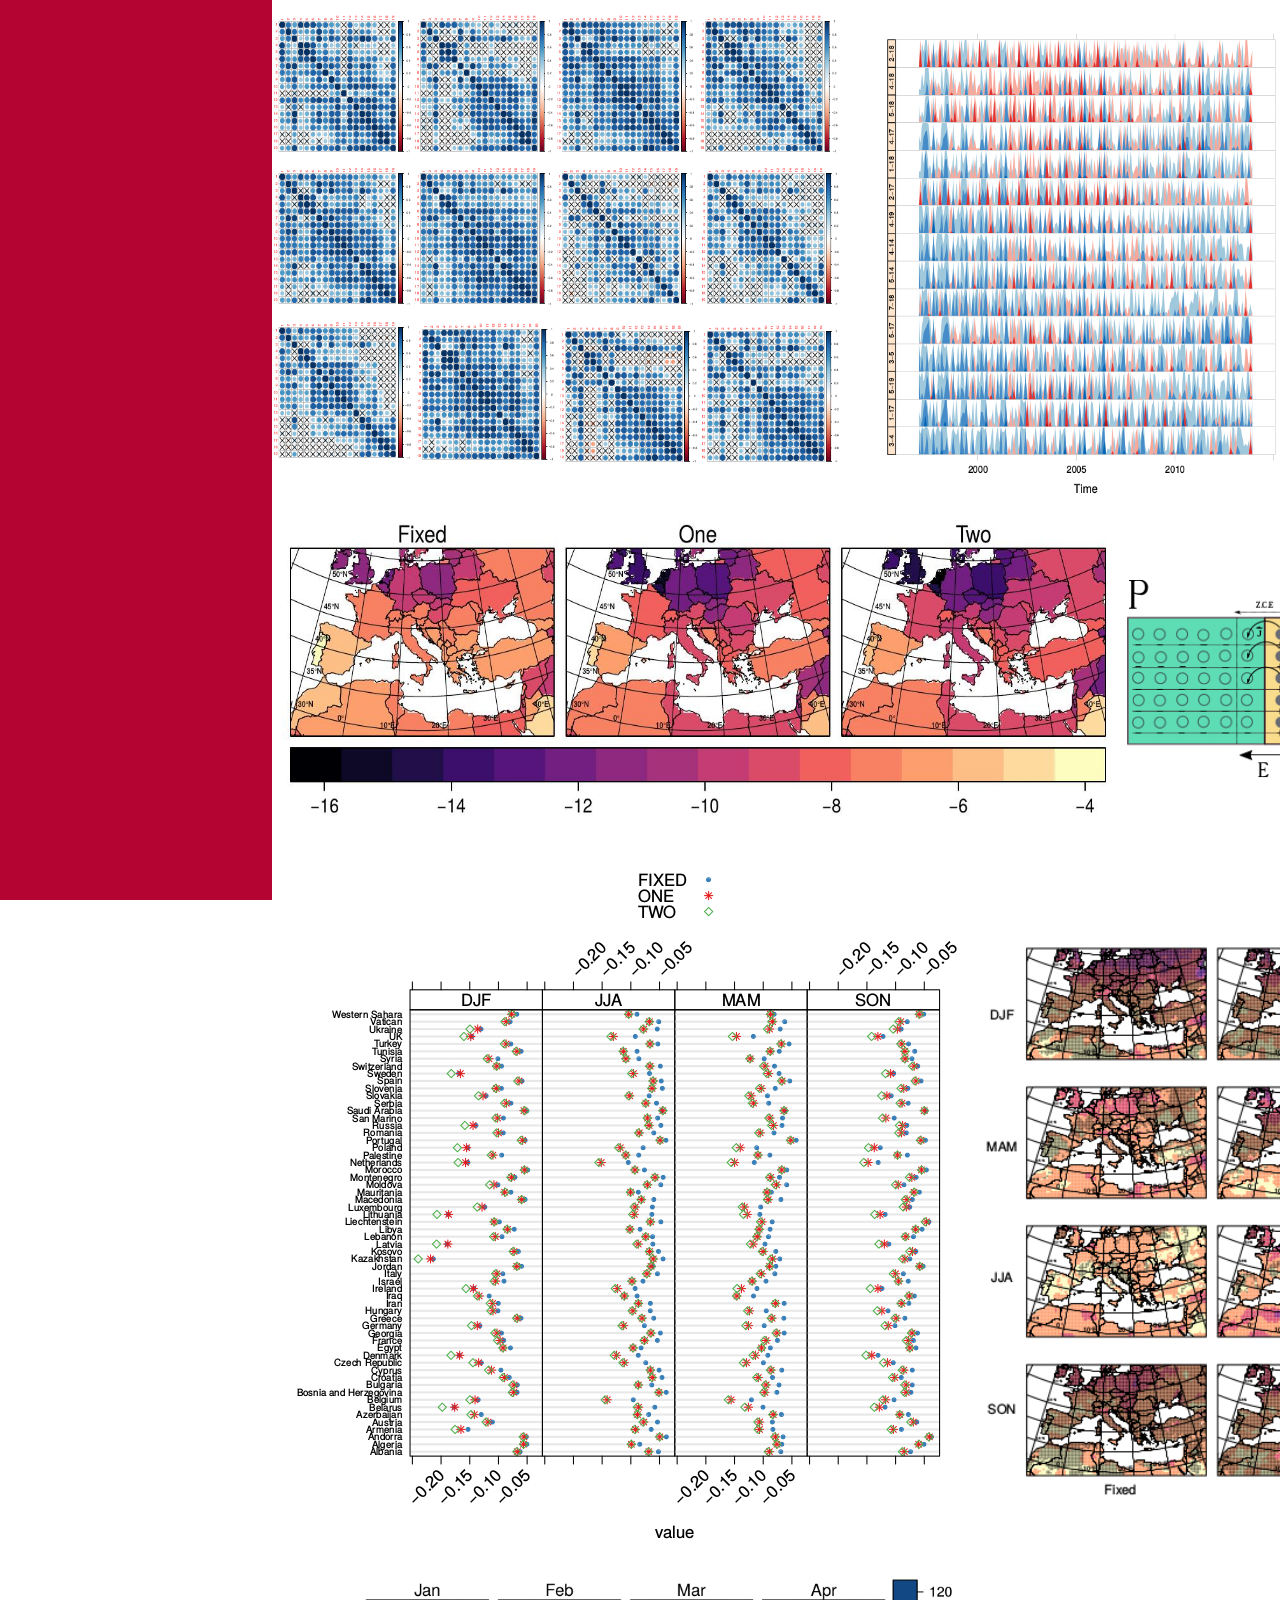
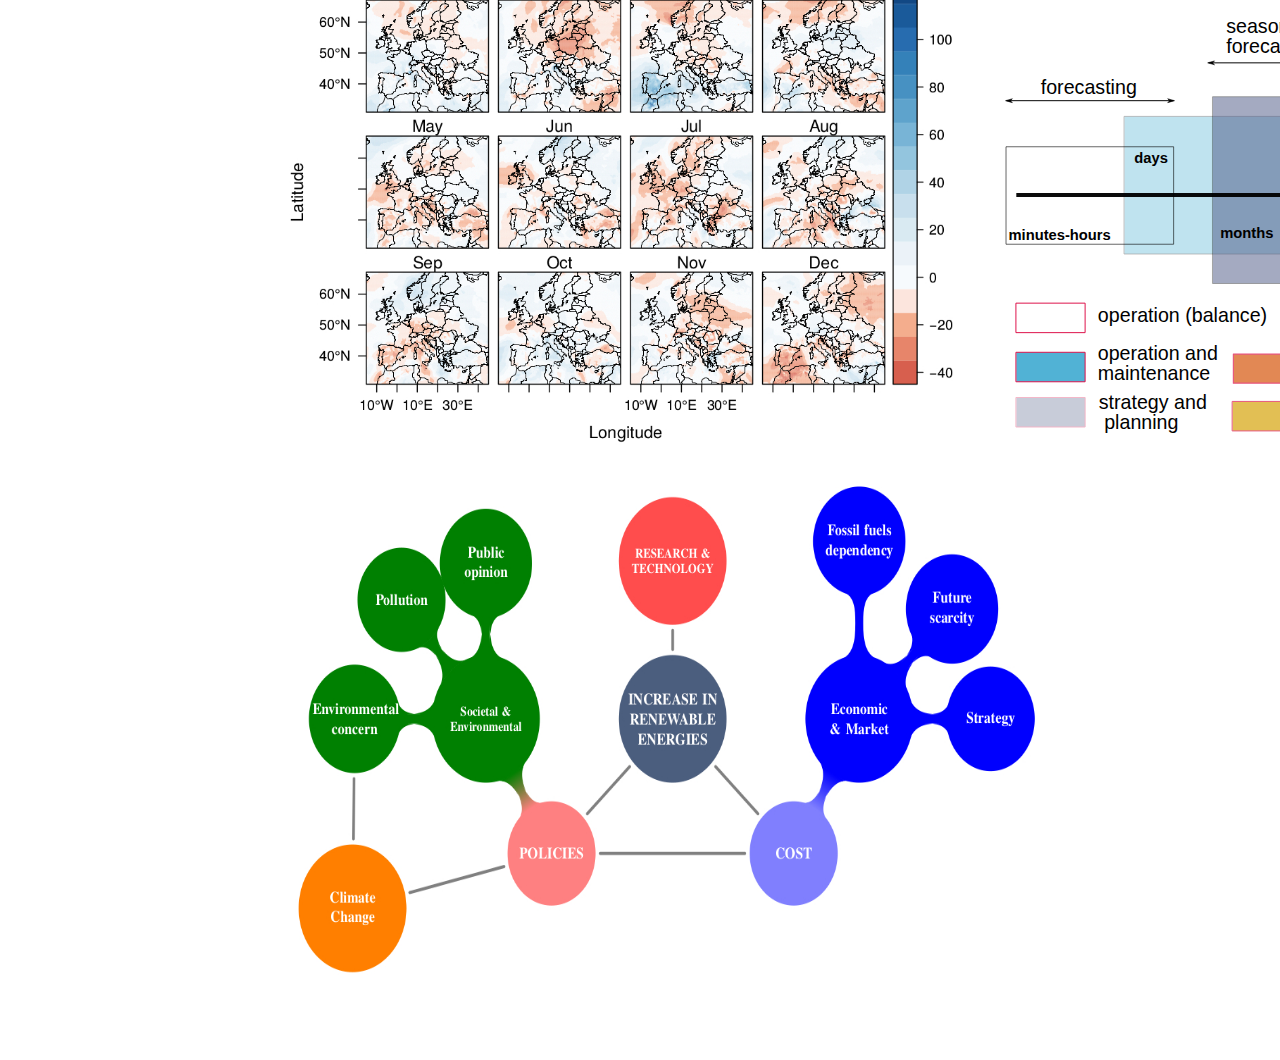
==== commit 22850651: "actualiza" ====
--- a/vizualization.html
+++ b/vizualization.html
@@ -70,9 +70,11 @@
           <img src="img/xyplot_nubes.png" alt="matrices de correlación" width="450" height="500"><br/>
           <img src="img/byCountry.jpeg" alt="matrices de correlación" width="850" height="350"> 
           <img src="img/unionpn.jpg" alt="matrices de correlación" width="700" height="200"><br/>
-            <img src="img/dotplot.jpg" alt="matrices de correlación" width="700" height="700"> 
-         <img src="img/mapa.jpg" alt="matrices de correlación" width="700" height="700"> 
-
+          <img src="img/dotplot.jpg" alt="matrices de correlación" width="700" height="700"> 
+         <img src="img/mapa.jpg" alt="matrices de correlación" width="700" height="700"><br/> 
+         <img src="img/figura10.jpg" alt="matrices de correlación" width="700" height="500">
+         <img src="img/escalas3.svg" alt="matrices de correlación" width="700" height="500"><br/>
+          <img src="img/diagram.jpg" alt="matrices de correlación" width="800" height="600">
 <!--     <div class="container-fluid p-0"> -->
 
 <!--       <section class="resume-section p-3 p-lg-5 d-flex d-column" id="about"> -->
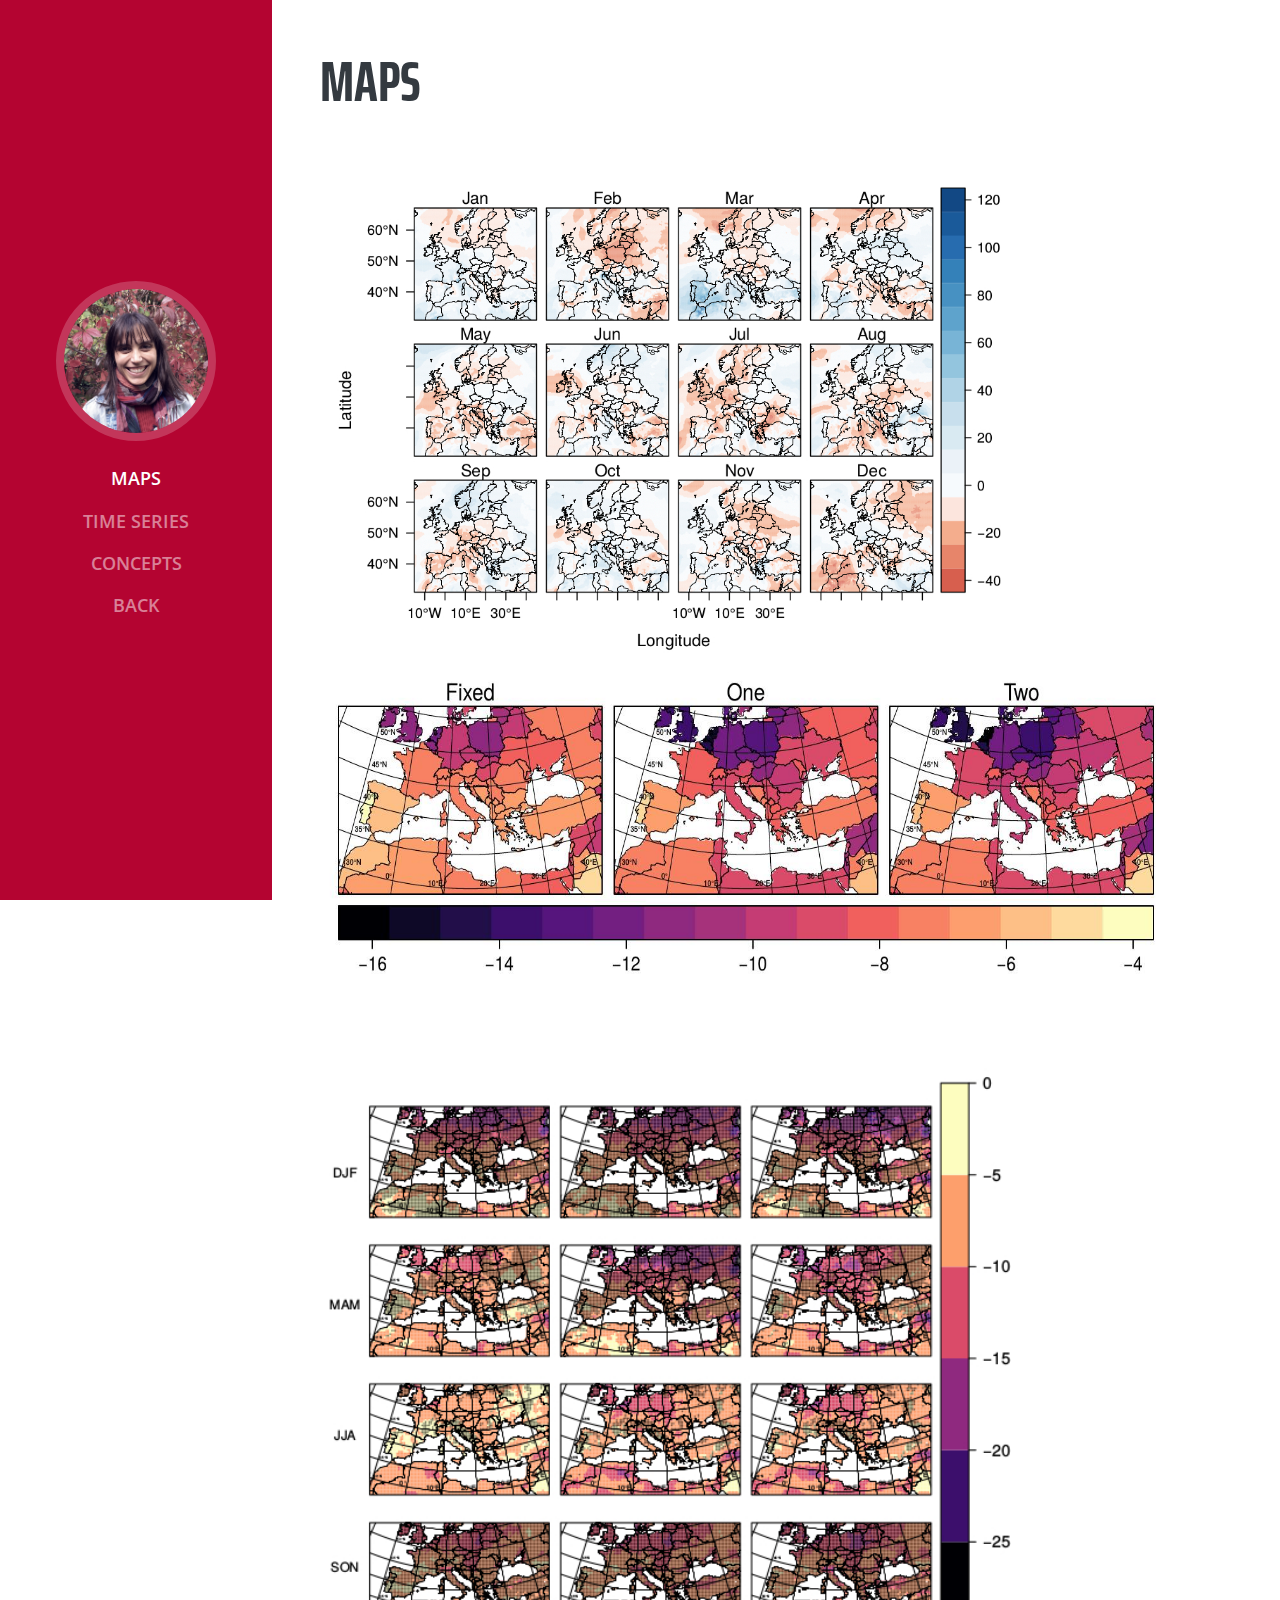
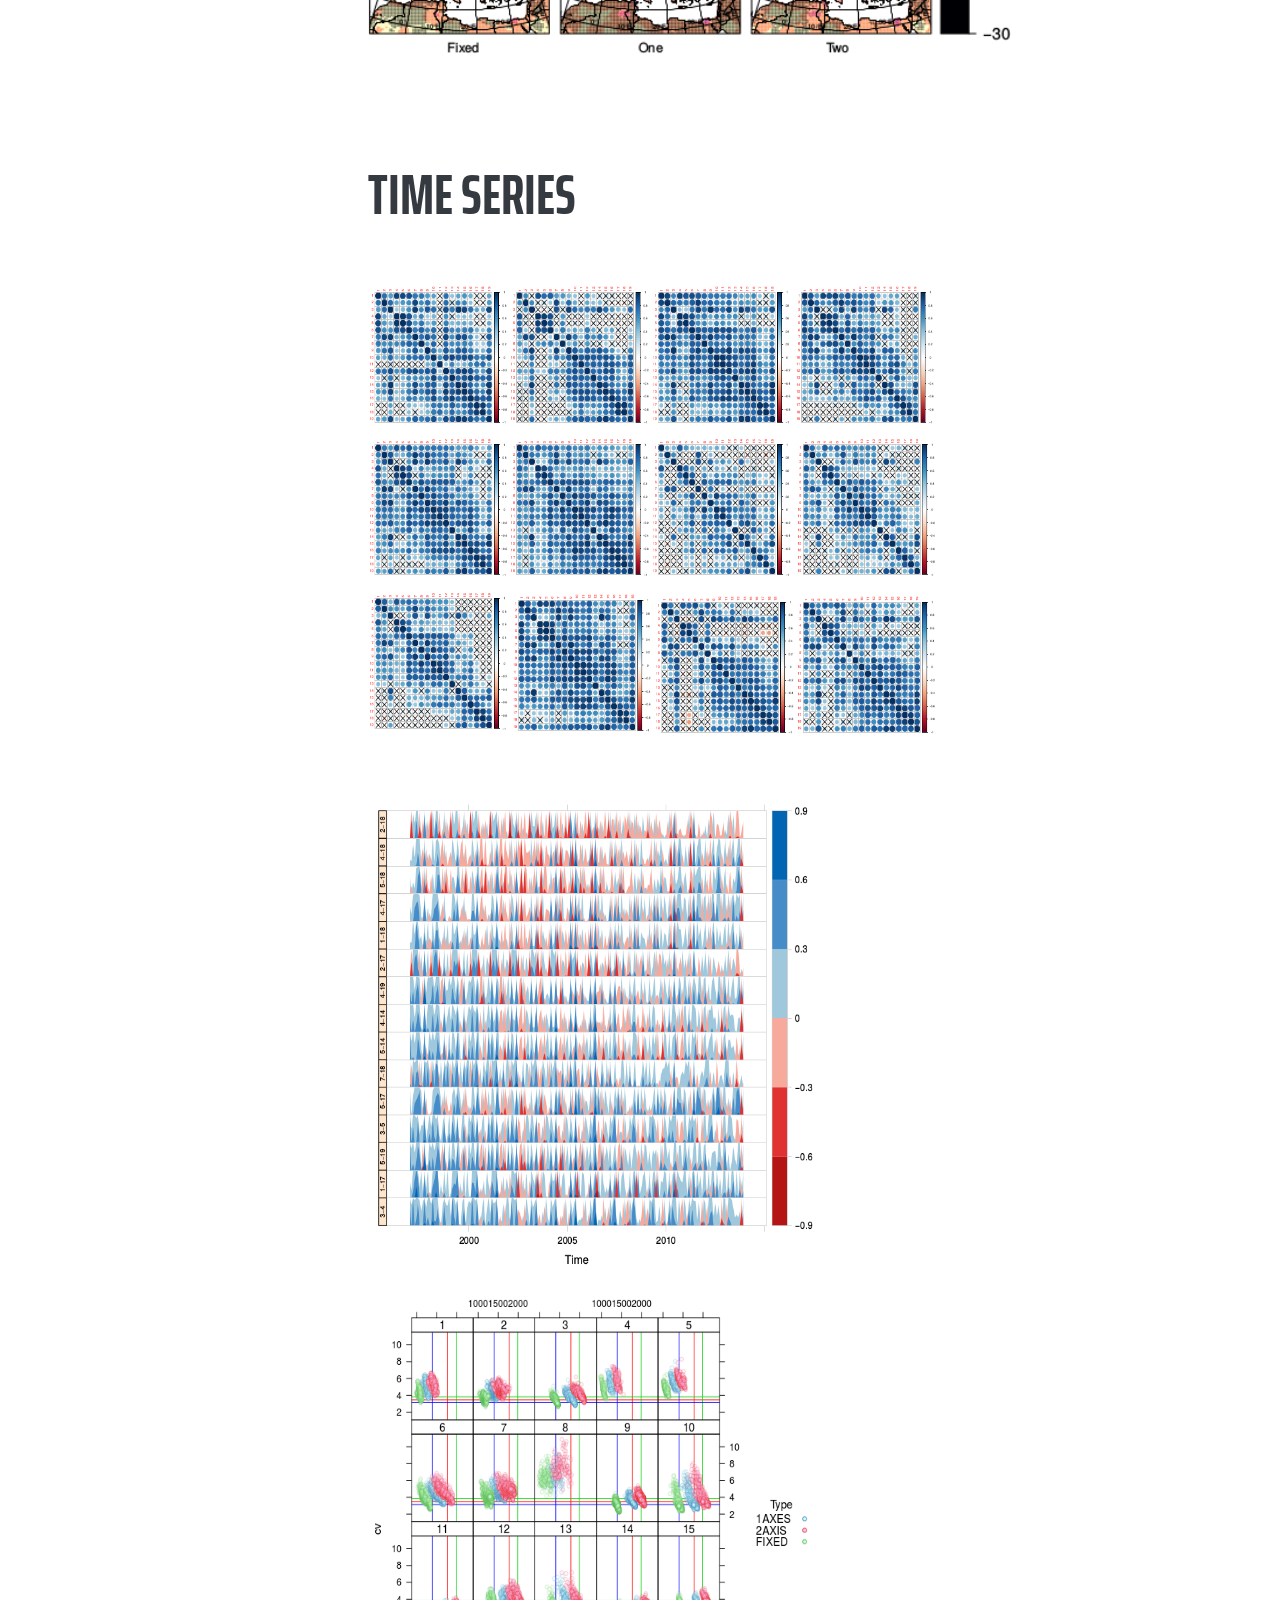
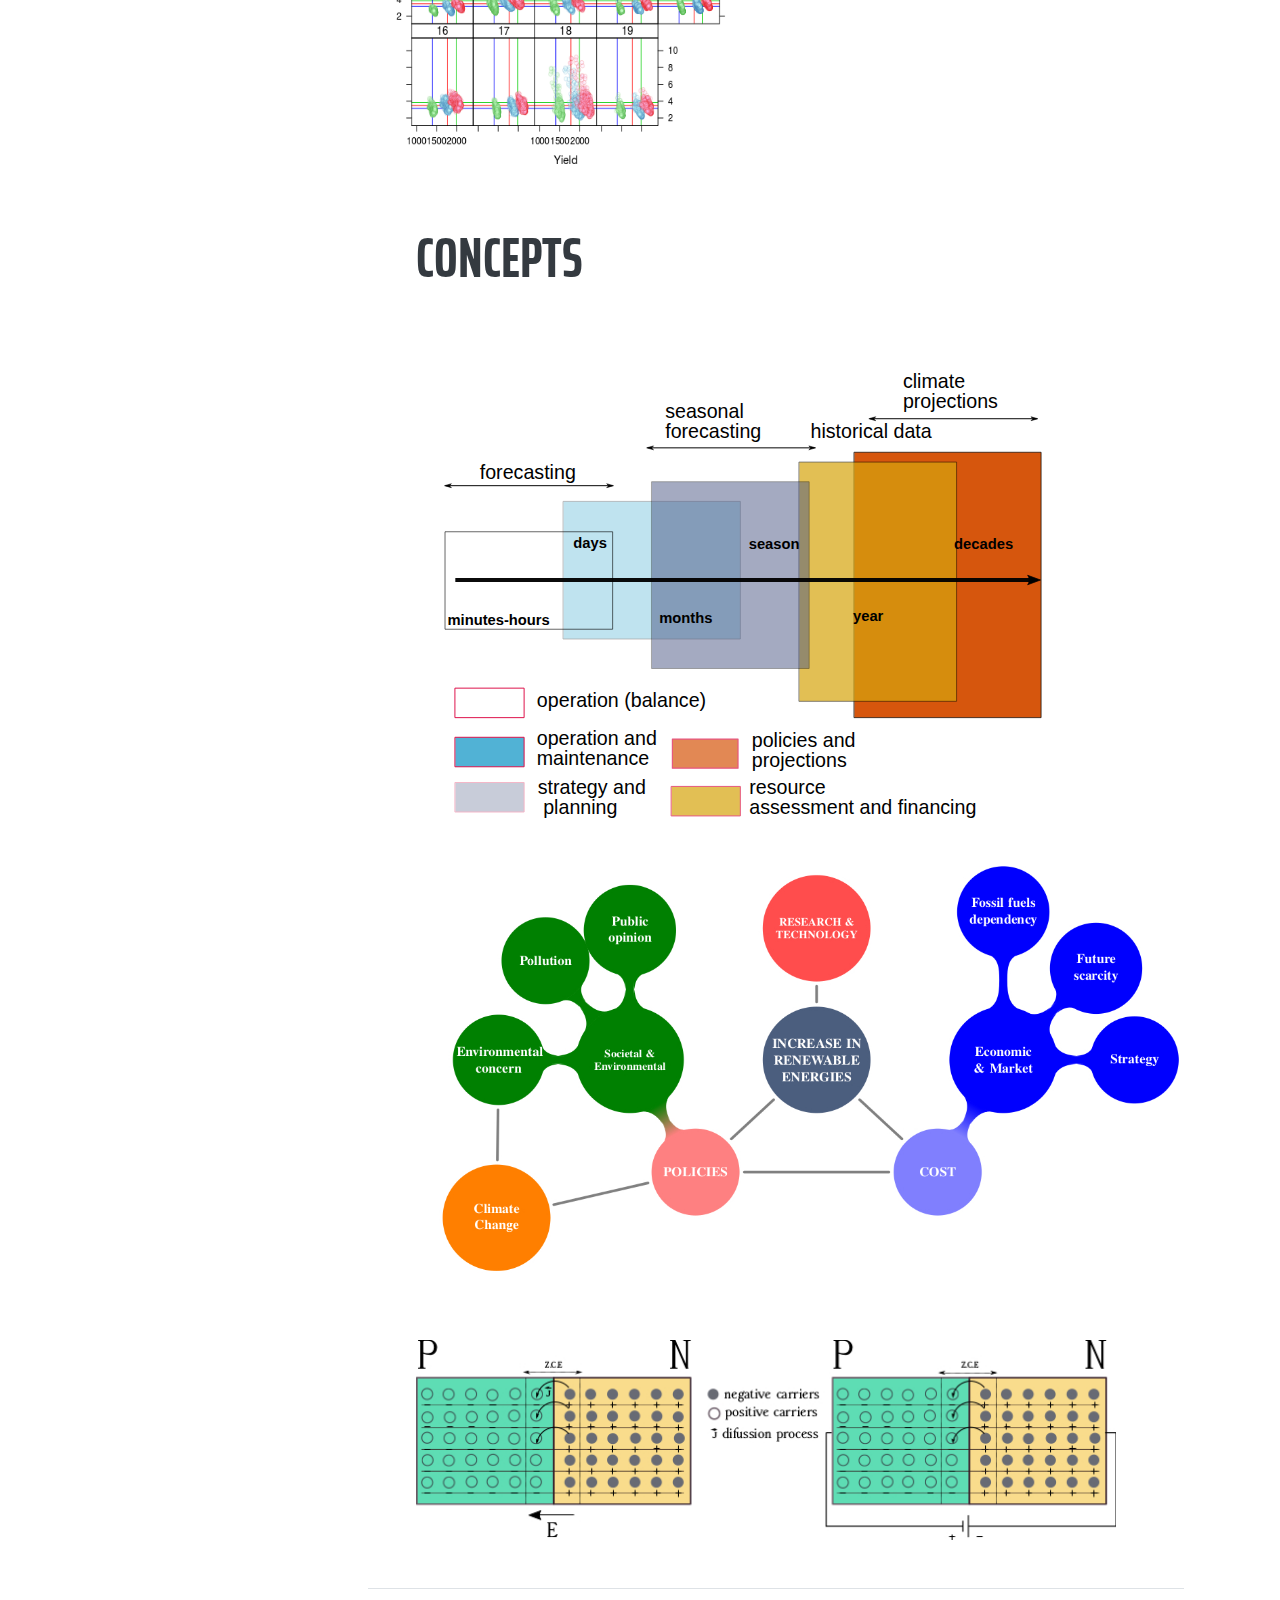
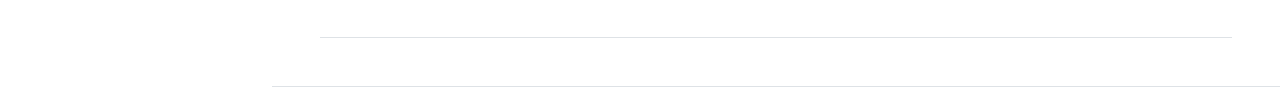
==== commit 25f57c31: "organización página 2" ====
--- a/vizualization.html
+++ b/vizualization.html
@@ -32,49 +32,30 @@
       <a class="navbar-brand js-scroll-trigger" href="#page-top">
         <span class="d-block d-lg-none">Start Bootstrap</span>
         <span class="d-none d-lg-block">
-      <!--     <img class="img-fluid img-profile rounded-circle mx-auto mb-2" src="img/profile.jpg" alt=""> -->
-      <!--   </span> -->
-      <!-- </a> -->
-      <!-- <button class="navbar-toggler" type="button" data-toggle="collapse" data-target="#navbarSupportedContent" aria-controls="navbarSupportedContent" aria-expanded="false" aria-label="Toggle navigation"> -->
-      <!--   <span class="navbar-toggler-icon"></span> -->
-      <!-- </button> -->
-      <!-- <div class="collapse navbar-collapse" id="navbarSupportedContent"> -->
-      <!--   <ul class="navbar-nav"> -->
-      <!--     <\!-- <li class="nav-item"> -\-> -->
-      <!--     <\!--   <a class="nav-link js-scroll-trigger" href="#about">About</a> -\-> -->
-      <!--     <\!-- </li> -\-> -->
-      <!--     <\!-- <li class="nav-item"> -\-> -->
-      <!--     <\!--   <a class="nav-link js-scroll-trigger" href="#research">Research</a> -\-> -->
-      <!--     <\!-- </li> -\-> -->
-      <!--     <\!-- <li class="nav-item"> -\-> -->
-      <!--     <\!--   <a class="nav-link js-scroll-trigger" href="#education">Education</a> -\-> -->
-      <!--     <\!-- </li> -\-> -->
-      <!--     <\!-- <li class="nav-item"> -\-> -->
-      <!--     <\!--   <a class="nav-link js-scroll-trigger" href="#skills">Skills</a> -\-> -->
-      <!--     <\!-- </li> -\-> -->
-      <!--     <\!-- <li class="nav-item"> -\-> -->
-      <!--     <\!--   <a class="nav-link js-scroll-trigger" href="#interests">Interests</a> -\-> -->
-      <!--     <\!-- </li> -\-> -->
-      <!--     <\!-- <li class="nav-item"> -\-> -->
-      <!--     <\!--   <a class="nav-link js-scroll-trigger" href="#awards">Awards</a> -\-> -->
-      <!--     <\!-- </li> -\-> -->
-      <!--     <\!-- <li class="nav-item"> -\-> -->
-      <!--     <\!--   <a class="nav-link js-scroll-trigger" href="vizualization.html">Vizualization</a> -\-> -->
-      <!--     <\!-- </li> -\-> -->
-      <!--   </ul> -->
-      <!-- </div> -->
+          <img class="img-fluid img-profile rounded-circle mx-auto mb-2" src="img/profile.jpg" alt="">
+        </span>
+      </a>
+      <button class="navbar-toggler" type="button" data-toggle="collapse" data-target="#navbarSupportedContent" aria-controls="navbarSupportedContent" aria-expanded="false" aria-label="Toggle navigation">
+        <span class="navbar-toggler-icon"></span>
+      </button>
+      <div class="collapse navbar-collapse" id="navbarSupportedContent">
+        <ul class="navbar-nav">
+          <li class="nav-item">
+            <a class="nav-link js-scroll-trigger" href="#maps">Maps</a>
+          </li>
+          <li class="nav-item">
+            <a class="nav-link js-scroll-trigger" href="#time series">Time series</a>
+          </li>
+          <li class="nav-item">
+            <a class="nav-link js-scroll-trigger" href="#concepts">Concepts</a>
+          </li>
+          <li class="nav-item">
+            <a class="nav-link js-scroll-trigger" href="index.html">Back</a>
+          </li>
+        </ul>
+      </div>
     </nav>
 
-          <img src="img/correlaciones_30.jpg" alt="matrices de correlación" width="600" height="500">
-          <img src="img/horizonplot_series.jpg" alt="matrices de correlación" width="450" height="500">
-          <img src="img/xyplot_nubes.png" alt="matrices de correlación" width="450" height="500"><br/>
-          <img src="img/byCountry.jpeg" alt="matrices de correlación" width="850" height="350"> 
-          <img src="img/unionpn.jpg" alt="matrices de correlación" width="700" height="200"><br/>
-          <img src="img/dotplot.jpg" alt="matrices de correlación" width="700" height="700"> 
-         <img src="img/mapa.jpg" alt="matrices de correlación" width="700" height="700"><br/> 
-         <img src="img/figura10.jpg" alt="matrices de correlación" width="700" height="500">
-         <img src="img/escalas3.svg" alt="matrices de correlación" width="700" height="500"><br/>
-          <img src="img/diagram.jpg" alt="matrices de correlación" width="800" height="600">
 <!--     <div class="container-fluid p-0"> -->
 
 <!--       <section class="resume-section p-3 p-lg-5 d-flex d-column" id="about"> -->
@@ -138,25 +119,30 @@
 <!--       <\!--     <h2 class="mb-5">Experience</h2> -\-> -->
 <!--       <\!--     <div> -\-> -->
 	    
-<!--     <section class="resume-section p-3 p-lg-5 d-flex flex-column" id="research"> -->
-<!--         <div class="my-auto"> -->
-<!--           <h2 class="mb-5">Publications</h2> -->
-<!--    	  <ul><\!-- style="list-style-type:circle">-\-> -->
-<!--  	  <li><p>Victoria Gil, Miguel Ángel Gaertner, <strong>Claudia Gutiérrez</strong>, Teresa Losada: -->
-<!-- 	      Impact of climate change on solar irradiation and variability over the Iberian Peninsula using regional climate models. <i>International Journal of Climatology</i>. -->
-<!-- 	 <a href="https://doi.org/10.1002/joc.5916" target="_blank">doi: 10.1002/joc.5916 </a></p></li> -->
-<!-- 	  <li><p><strong>Claudia Gutiérrez</strong>, Samuel Somot, Pierre Nabat, Marc Mallet, Miguel Ángel Gaertner, Oscar Perpiñán: -->
-<!-- 	Impact of aerosols on the spatiotemporal variability of photovoltaic energy production in the Euro-Mediterranean area. <i>Solar Energy</i>, 174,1142-1152. -->
-<!-- 	 <a href="https://doi.org/10.1016/j.solener.2018.09.085" target="_blank">doi: 10.1016/j.solener.2018.09.085</a></p></li> -->
-<!-- 	 <li><p><strong>Claudia Gutiérrez</strong>, Miguel Ángel Gaertner, Oscar Perpiñán, Clemente Gallardo, Enrique Sánchez: -->
-<!-- 	A multi-step scheme for spatial analysis of solar and photovoltaic production variability and complementarity. <i>Solar Energy</i>, 158,100-116. -->
-<!-- 	<a href="https://doi.org/10.1016/j.solener.2017.09.037" target="_blank">doi: 10.1016/j.solener.2017.09.037</a></p></li> -->
-<!--         <li><p>Tejeda C., Gallardo C., Domínguez M., Gaertner M.A., <strong>Gutiérrez C.</strong>, Castro M.: -->
-<!-- 	Using wind velocity estimated from a reanalysis to minimize the variability of aggregated wind farm production over Europe. <i>Wind Energy</i>. -->
-<!-- 	    <a href="https://doi.org/10.1002/we.2153" target="_blank">doi: 10.1002/we.2153</a></p></li> -->
-<!-- 	</ul> -->
-<!-- 	</div> -->
- 
+    <section class="resume-section p-3 p-lg-5 d-flex flex-column" id="maps">
+        <div class="my-auto">
+          <h2 class="mb-5">MAPS</h2>
+         <img src="img/figura10.jpg" alt="matrices de correlación" width="700" height="500">
+	  <img src="img/byCountry.jpeg" alt="matrices de correlación" width="850" height="350">
+         <img src="img/mapa.jpg" alt="matrices de correlación" width="700" height="700"><br/> 
+	</div>
+
+    <section class="resume-section p-3 p-lg-5 d-flex flex-column" id="time series">
+        <div class="my-auto">
+          <h2 class="mb-5">TIME SERIES</h2>
+	  <img src="img/correlaciones_30.jpg" alt="matrices de correlación" width="600" height="500">
+         <img src="img/horizonplot_series.jpg" alt="matrices de correlación" width="450" height="500">
+          <img src="img/xyplot_nubes.png" alt="matrices de correlación" width="450" height="500"><br/>
+	</div>
+
+    <section class="resume-section p-3 p-lg-5 d-flex flex-column" id="concepts">
+        <div class="my-auto">
+          <h2 class="mb-5">CONCEPTS</h2>
+        <img src="img/escalas3.svg" alt="matrices de correlación" width="700" height="500"><br/>
+        <img src="img/diagram.jpg" alt="matrices de correlación" width="800" height="500">
+        <img src="img/unionpn.jpg" alt="matrices de correlación" width="700" height="200"><br/>
+	</div>
+
 <!--           <div class="resume-item p-3 p-lg-5 d-flex flex-column">  -->
 <!--             <div class="resume-content mr-auto"> -->
 <!--               <h3 class="mb-5">Conferences</h3> -->
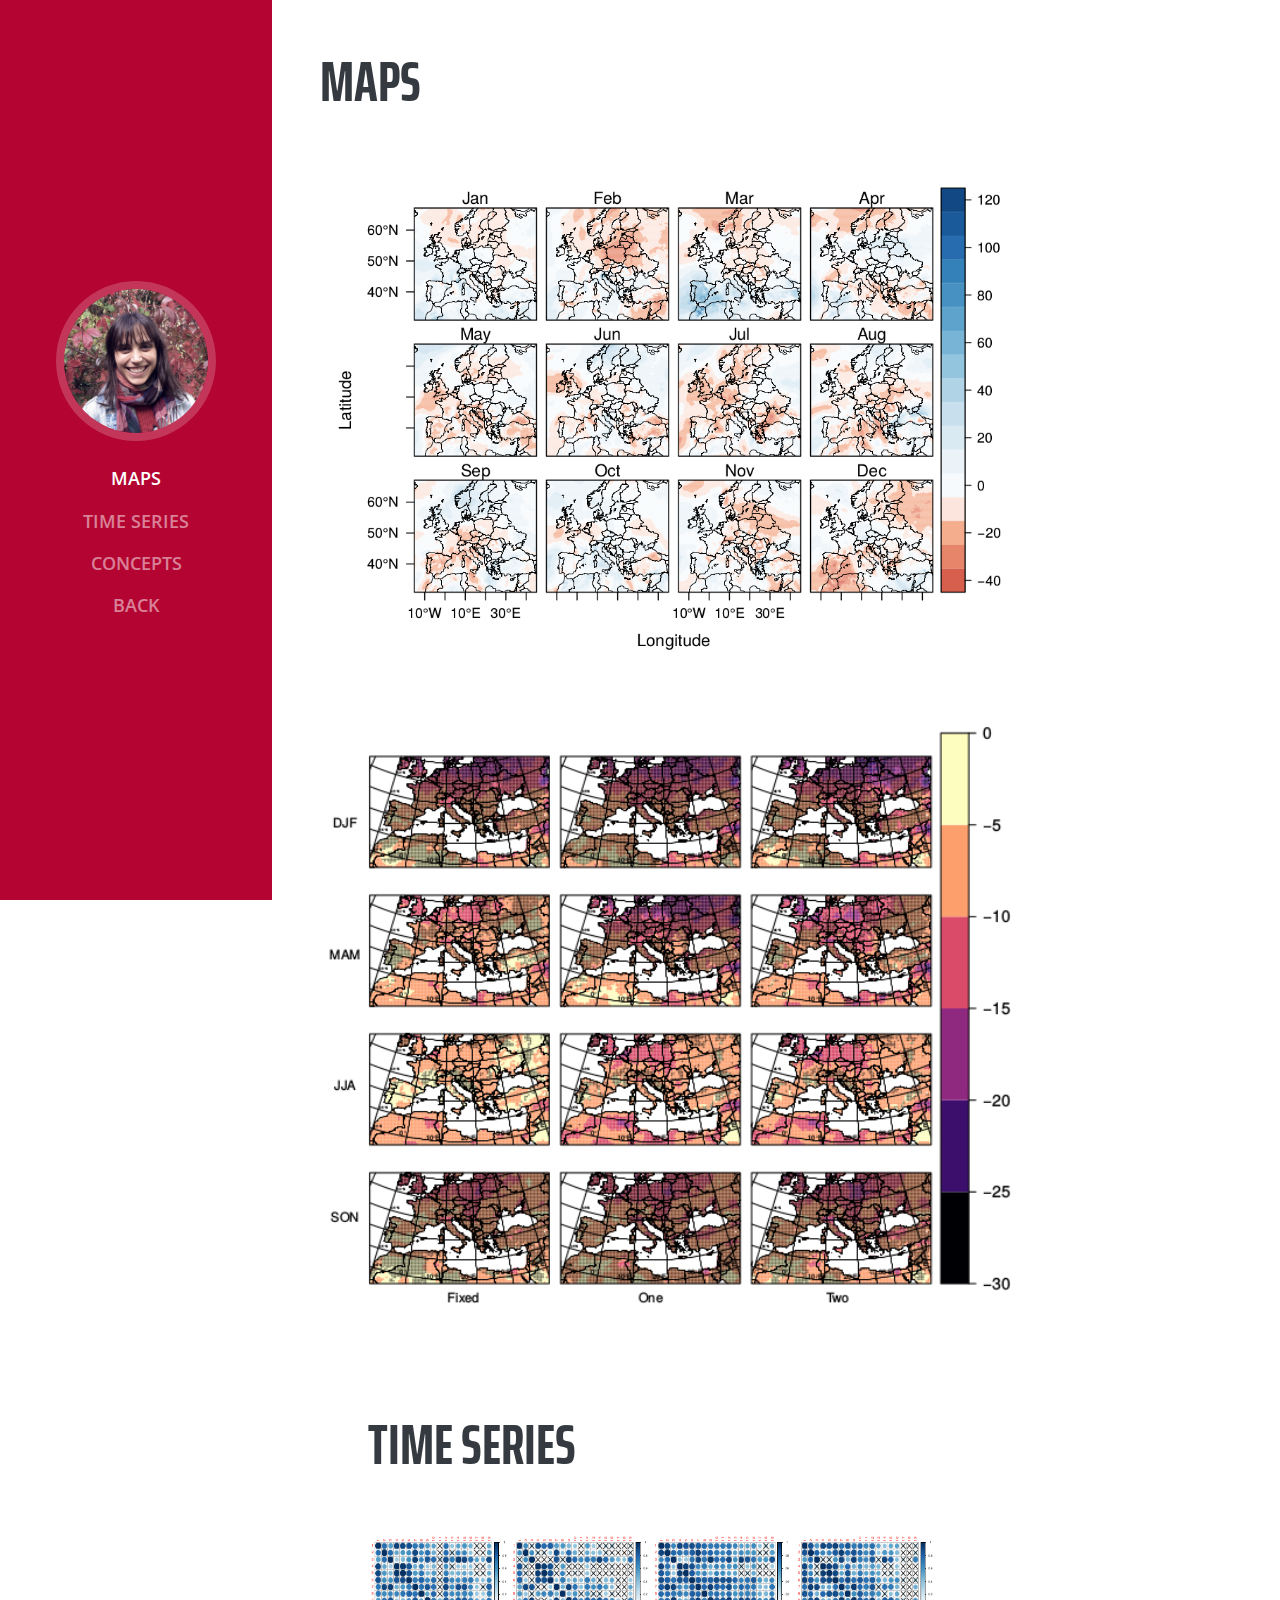
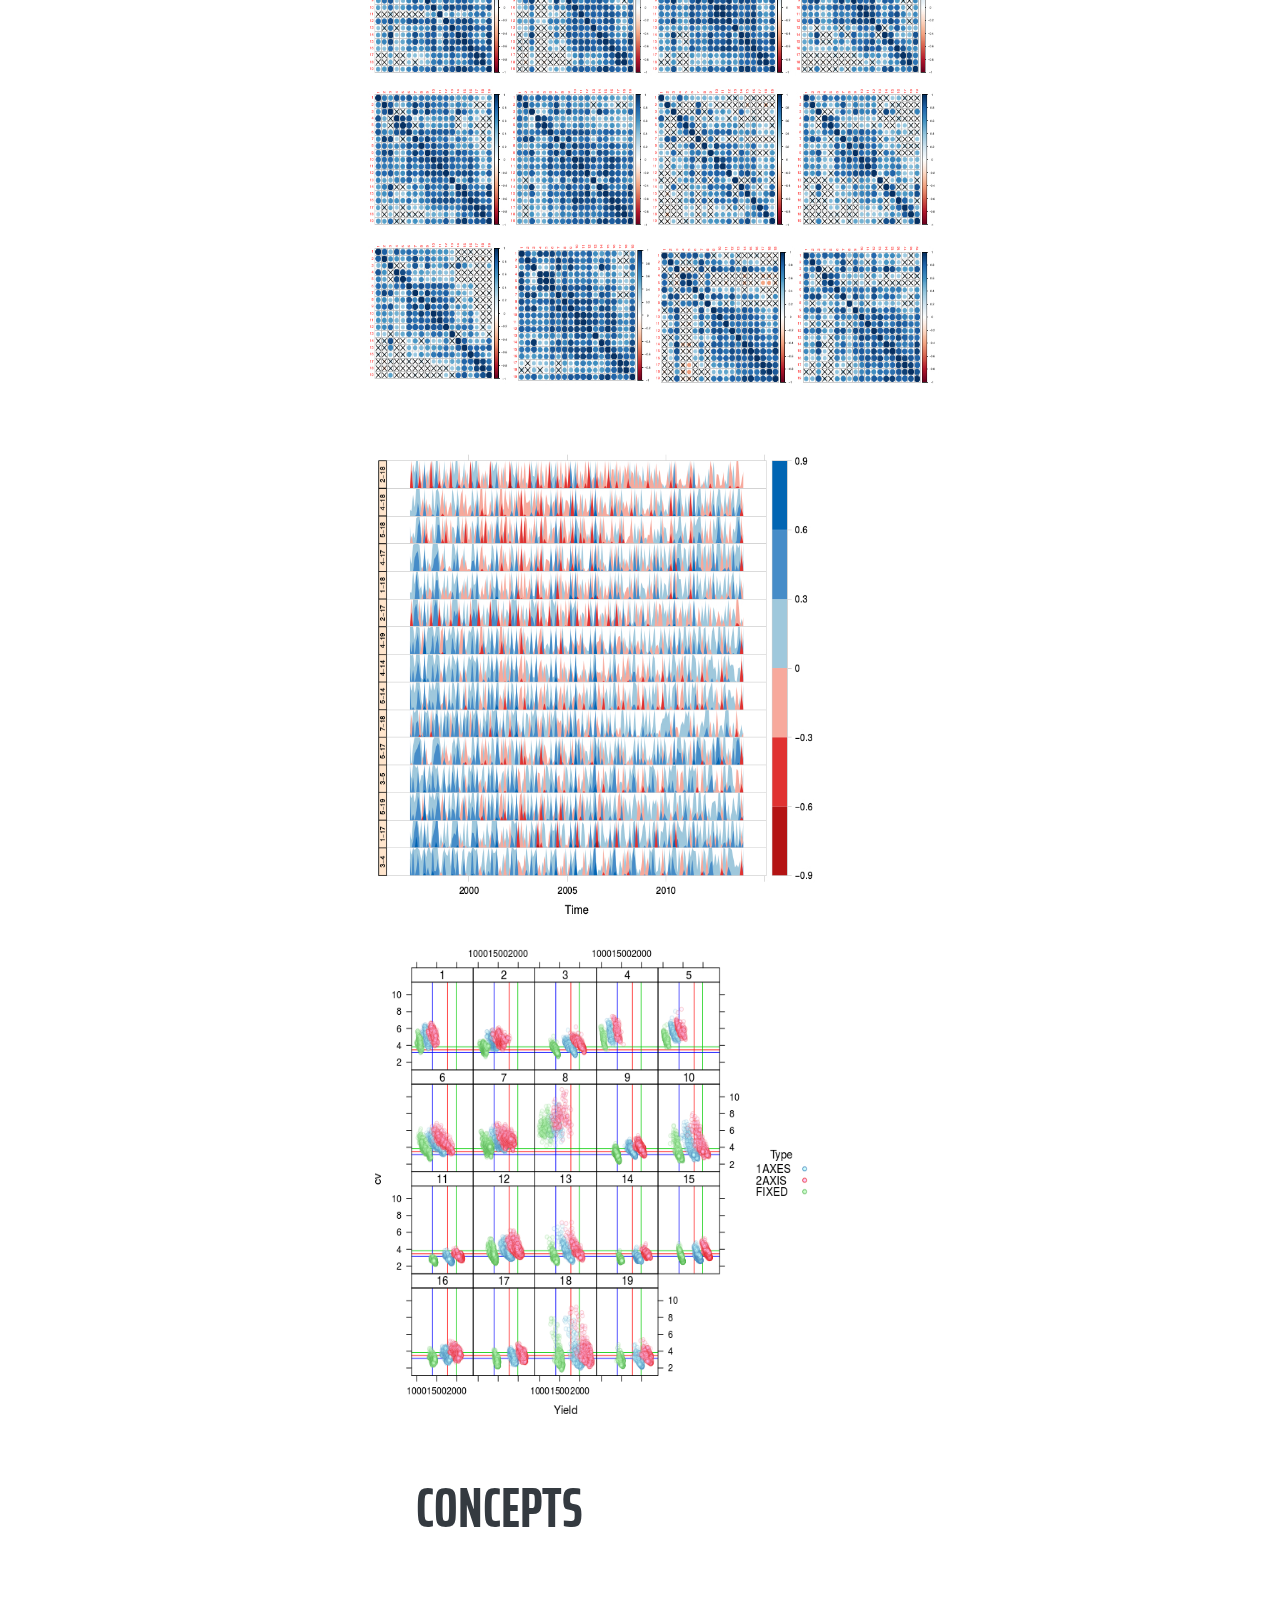
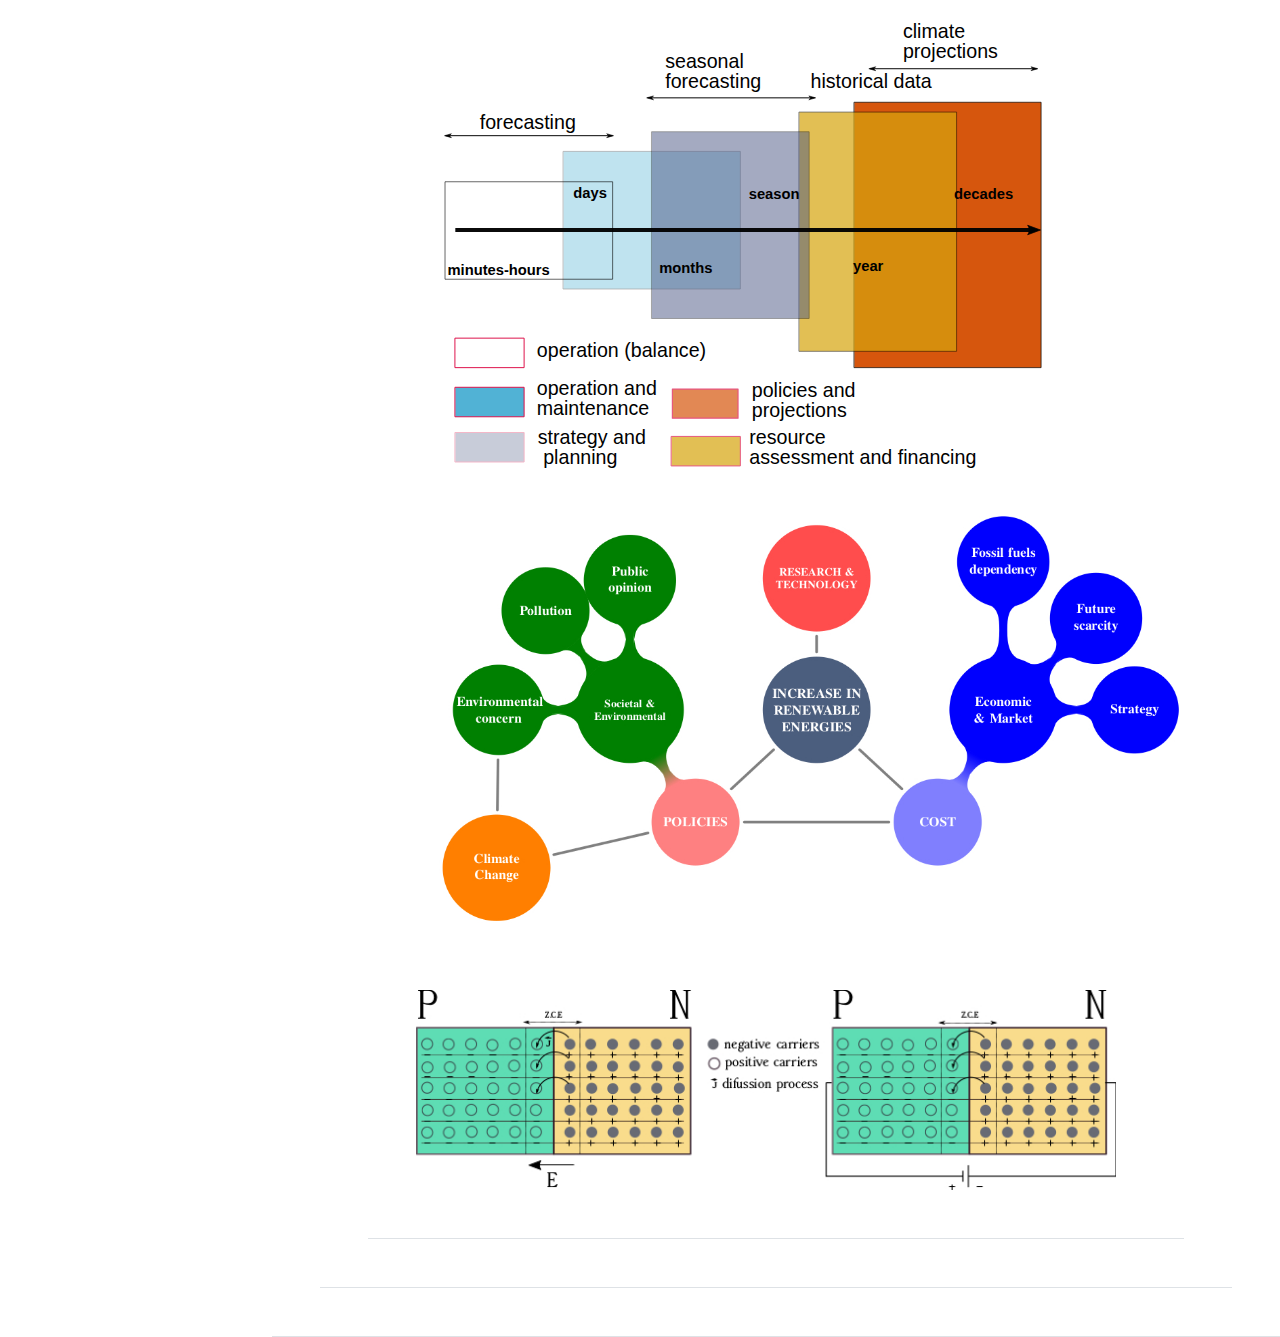
==== commit 8c25bb93: "small changes" ====
--- a/vizualization.html
+++ b/vizualization.html
@@ -123,7 +123,7 @@
         <div class="my-auto">
           <h2 class="mb-5">MAPS</h2>
          <img src="img/figura10.jpg" alt="matrices de correlación" width="700" height="500">
-	  <img src="img/byCountry.jpeg" alt="matrices de correlación" width="850" height="350">
+	  <!-- <img src="img/byCountry.jpeg" alt="matrices de correlación" width="850" height="350"> -->
          <img src="img/mapa.jpg" alt="matrices de correlación" width="700" height="700"><br/> 
 	</div>
 
